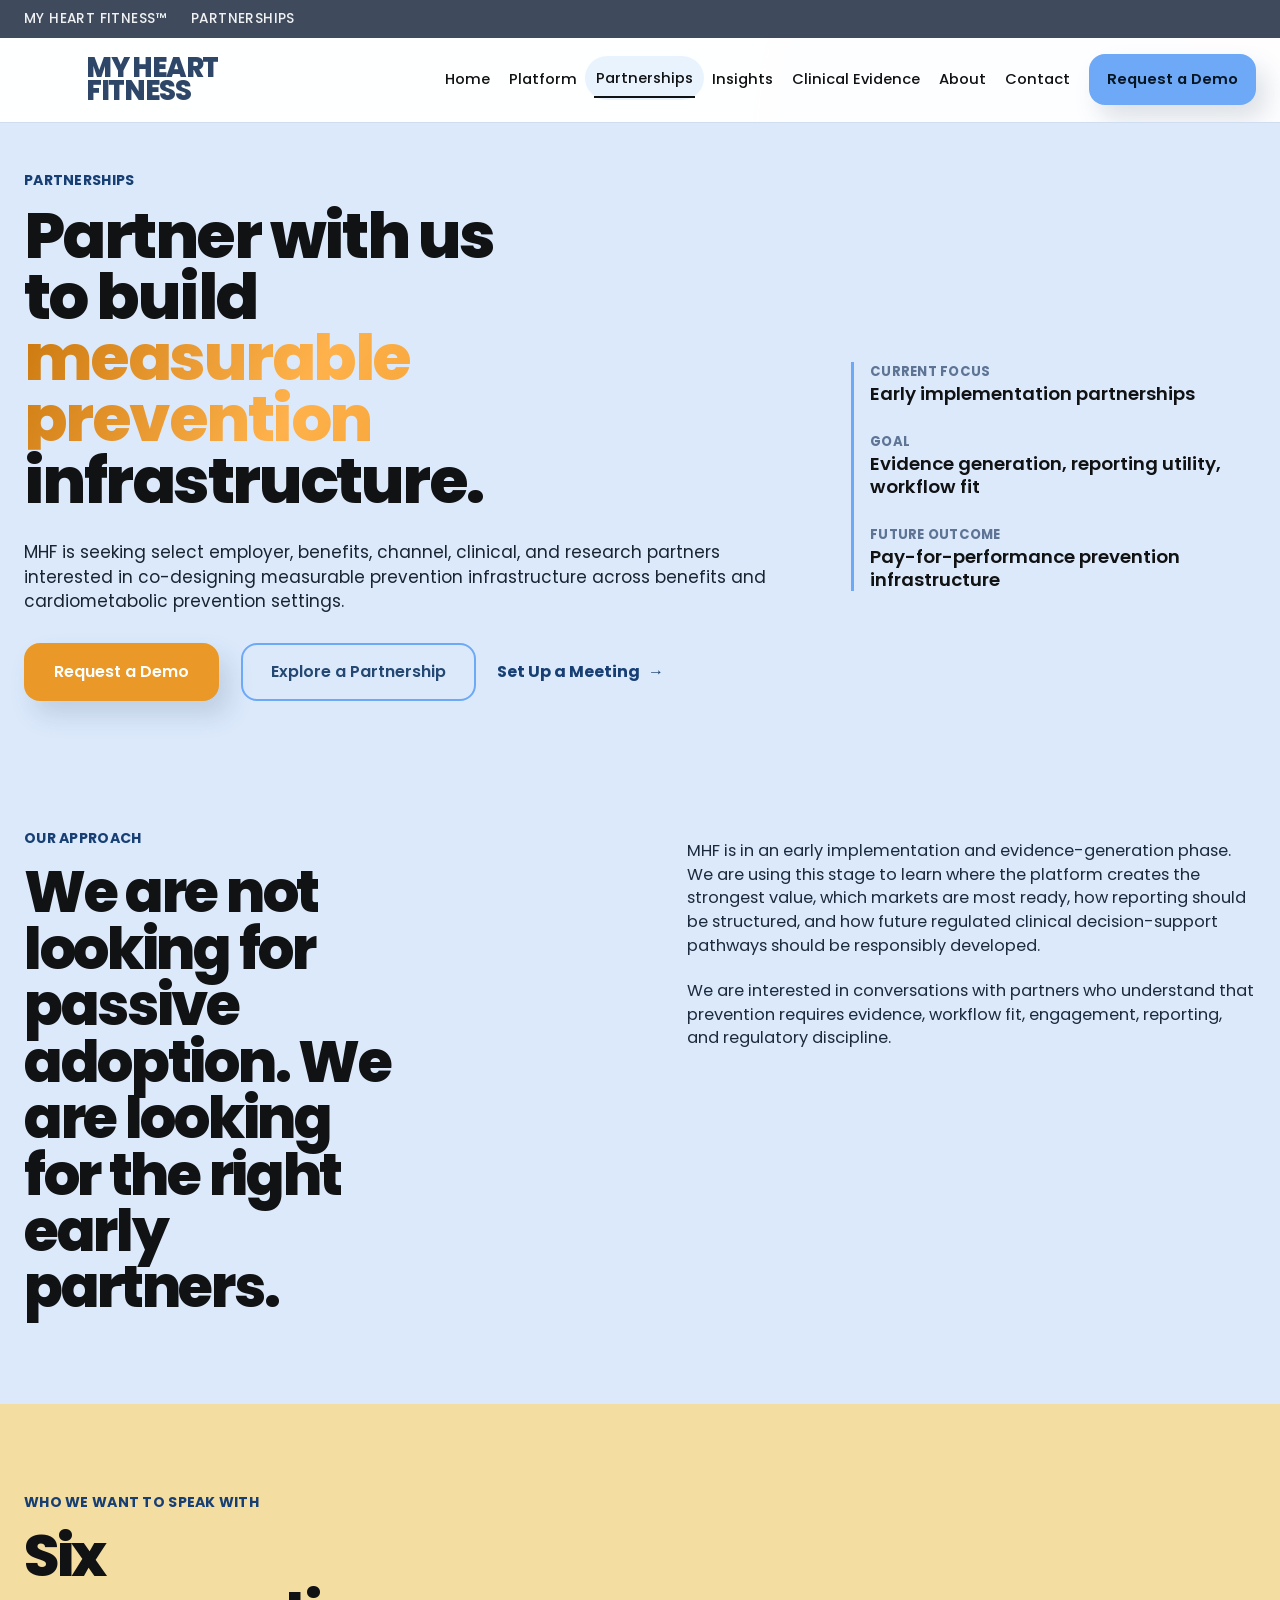
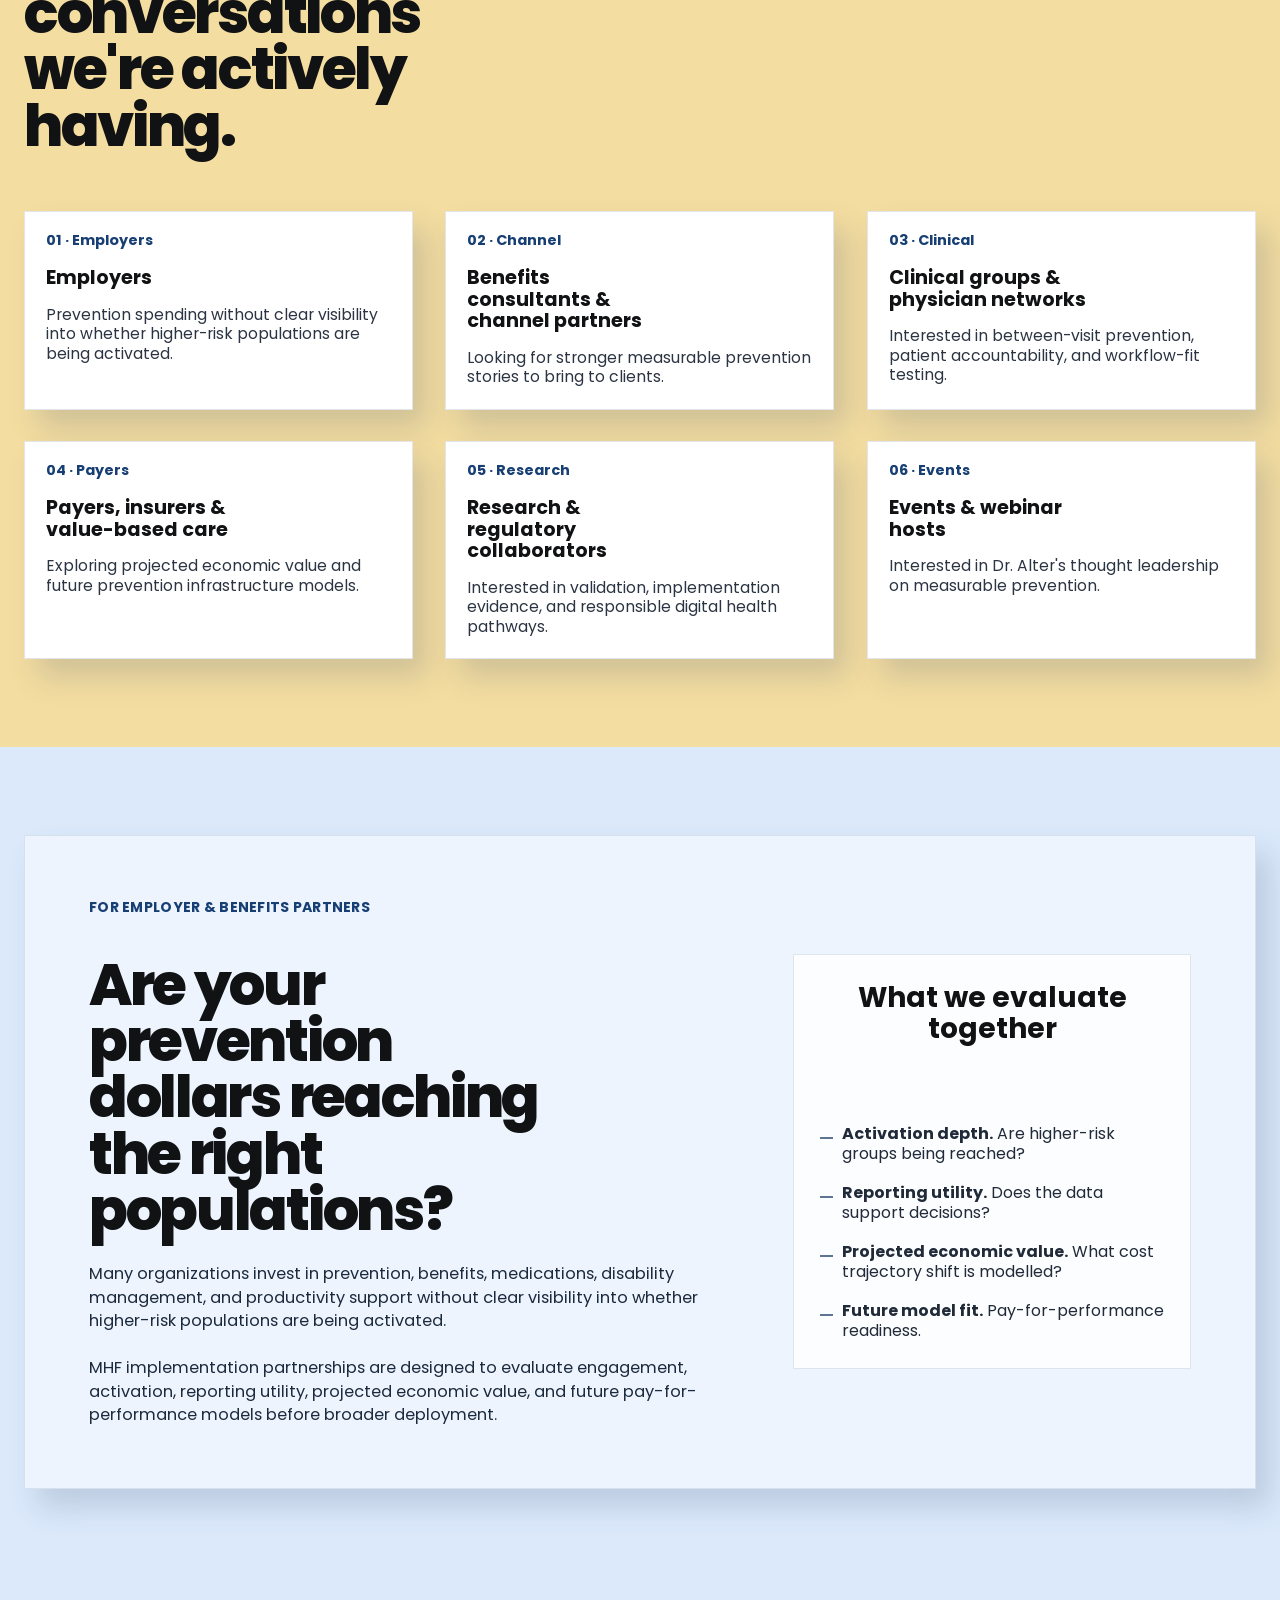
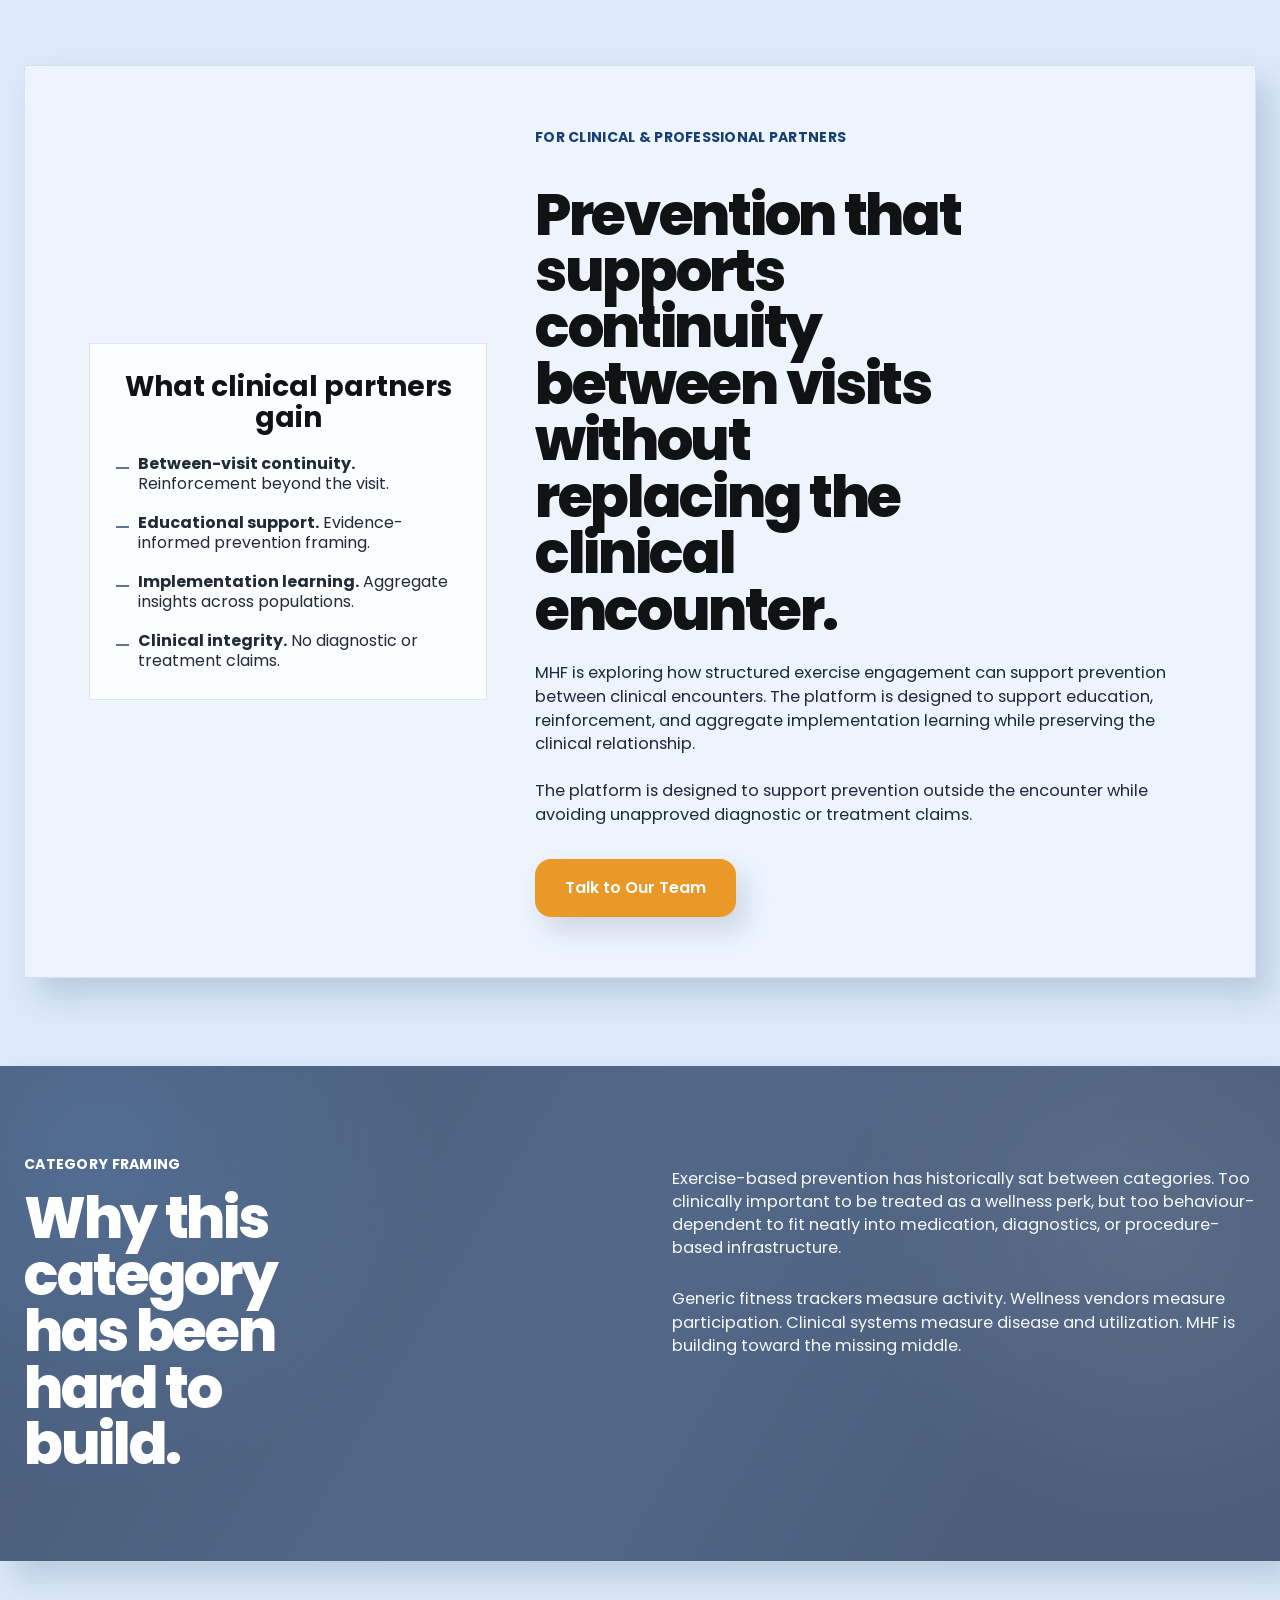
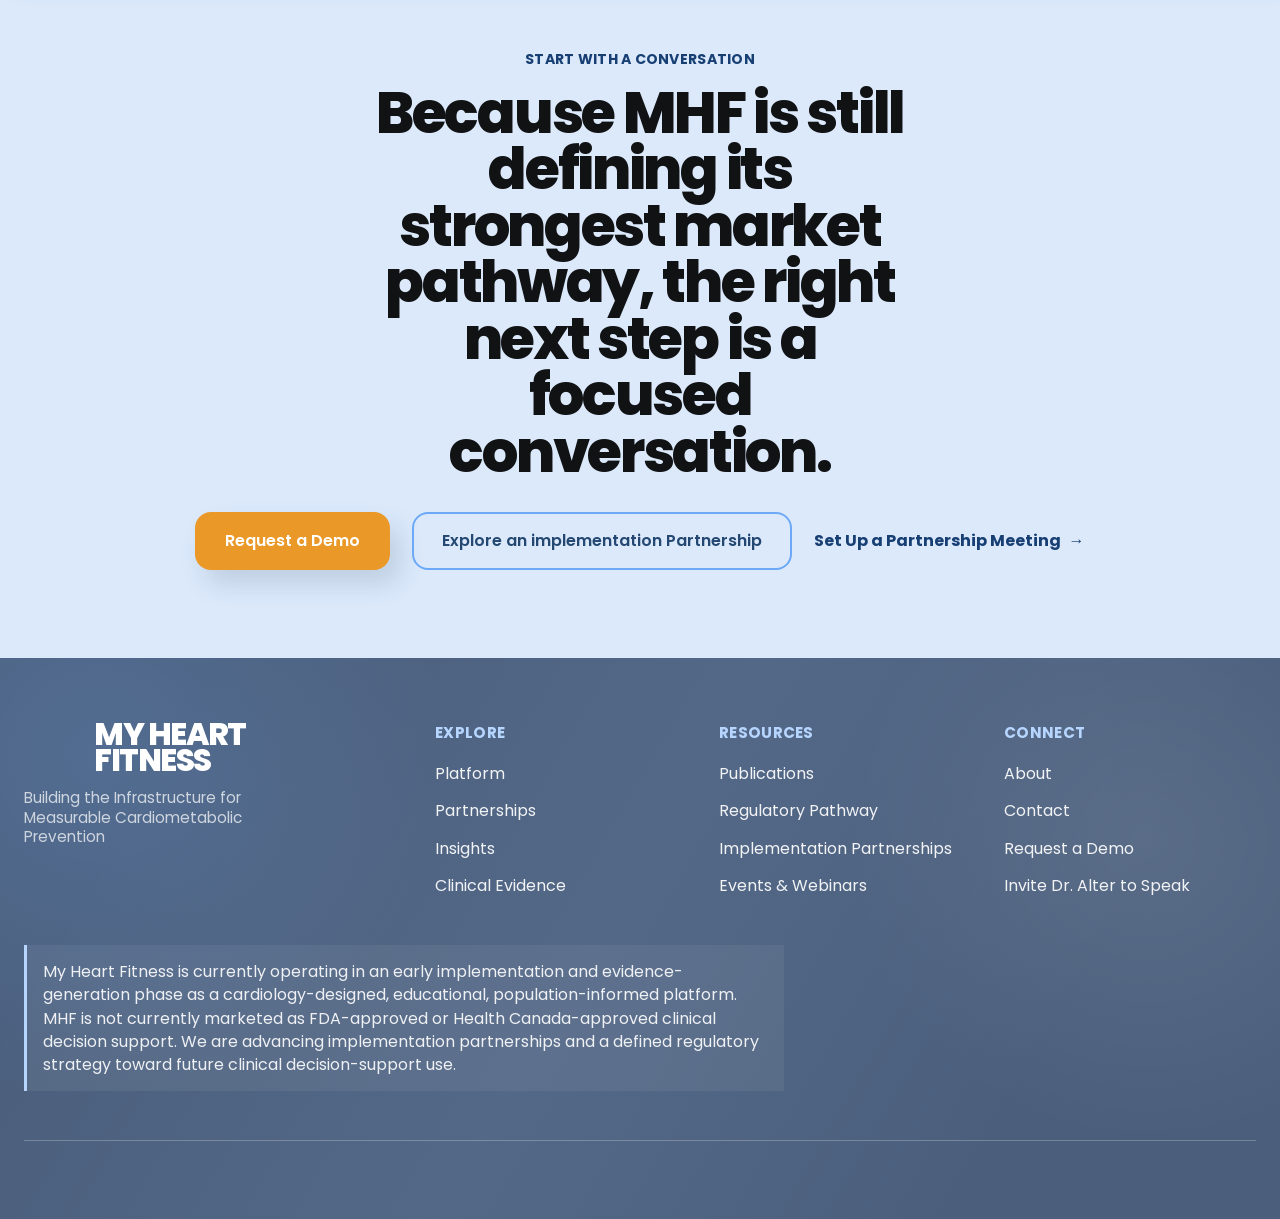
==== partnerships.html @ 9702a405 "Add files via upload" ====
<!DOCTYPE html>
<html lang="en">
  <head>
    <meta charset="UTF-8" />
    <meta name="viewport" content="width=device-width, initial-scale=1.0" />
    <title>My Heart Fitness | Partnerships</title>
    <meta
      name="description"
      content="Explore early implementation, employer, clinical, channel, and research partnerships with My Heart Fitness."
    />
    <link rel="preconnect" href="https://fonts.googleapis.com" />
    <link rel="preconnect" href="https://fonts.gstatic.com" crossorigin />
    <link
      href="https://fonts.googleapis.com/css2?family=Poppins:wght@400;500;600;700;800&display=swap"
      rel="stylesheet"
    />
    <link rel="stylesheet" href="styles.css?v=20260623" />
    <script src="tracking.js"></script>
  </head>
  <body class="page-partnerships">
    <a class="skip-link" href="#main-content">Skip to content</a>

    <div class="meta-bar">
      <div class="container meta-bar__inner">
        <span>MY HEART FITNESS&trade;</span>
        <span>PARTNERSHIPS</span>
      </div>
    </div>

    <header class="site-header" id="top">
      <div class="container header__inner">
        <a class="brand" href="/" aria-label="My Heart Fitness home">
          <span class="brand__icon">
            <img src="logo.svg" alt="" aria-hidden="true" />
          </span>
          <span class="brand__wordmark">
            <span>MY HEART</span>
            <span>FITNESS</span>
          </span>
        </a>

        <button
          class="header__toggle"
          type="button"
          aria-expanded="false"
          aria-controls="site-menu"
        >
          Menu
        </button>

        <div class="header__menu" id="site-menu" data-nav-page="partnerships">
          <nav class="site-nav" aria-label="Primary">
            <ul>
              <li><a data-nav-id="home" href="index.html">Home</a></li>
              <li><a data-nav-id="platform" href="platform.html">Platform</a></li>
              <li><a data-nav-id="partnerships" href="partnerships.html">Partnerships</a></li>
              <li><a data-nav-id="insights" href="insights.html">Insights</a></li>
              <li><a data-nav-id="research" href="research-evidence.html">Clinical Evidence</a></li>
              <li><a data-nav-id="about" href="about.html">About</a></li>
              <li><a data-nav-id="contact" href="contact.html">Contact</a></li>
            </ul>
          </nav>
          <a class="button button--blue header__cta" href="contact.html#request-demo">
            Request a Demo
          </a>
        </div>
      </div>
    </header>

    <main id="main-content">
      <section class="hero hero--partnerships section section--blue">
        <div class="container hero__grid">
          <div class="hero__content">
            <p class="eyebrow hero__eyebrow">Partnerships</p>
            <h1 class="hero__title hero__title--partnerships">
              <span>Partner with us to build</span>
              <span class="hero__title-accent">measurable prevention</span>
              <span>infrastructure.</span>
            </h1>

            <p class="hero__lede hero__lede--wide">
              MHF is seeking select employer, benefits, channel, clinical, and
              research partners interested in co-designing measurable
              prevention infrastructure across benefits and cardiometabolic
              prevention settings.
            </p>

            <div class="hero__actions hero__actions--partnerships">
              <a class="button button--orange" href="contact.html#request-demo">
                Request a Demo
              </a>
              <a class="button button--outline" href="#who-we-seek">
                Explore a Partnership
              </a>
              <a class="text-link text-link--inline" href="contact.html#contact-directory">
                Set Up a Meeting
              </a>
            </div>
          </div>

          <aside
            class="hero__details hero__details--partnerships"
            aria-label="Partnership focus"
          >
            <div class="detail-group">
              <p class="detail-group__label">Current Focus</p>
              <p class="detail-group__title">Early implementation partnerships</p>
            </div>

            <div class="detail-group">
              <p class="detail-group__label">Goal</p>
              <p class="detail-group__title">
                Evidence generation, reporting utility, workflow fit
              </p>
            </div>

            <div class="detail-group">
              <p class="detail-group__label">Future Outcome</p>
              <p class="detail-group__title">
                Pay-for-performance prevention infrastructure
              </p>
            </div>
          </aside>
        </div>
      </section>

      <section class="section section--blue" id="our-approach">
        <div
          class="container section-intro section-intro--split partnerships-intro"
        >
          <div>
            <p class="eyebrow">Our Approach</p>
            <h2>
              We are not looking for passive adoption. We are looking for the
              right early partners.
            </h2>
          </div>
          <div>
            <p>
              MHF is in an early implementation and evidence-generation
              phase. We are using this stage to learn where the platform
              creates the strongest value, which markets are most ready, how
              reporting should be structured, and how future regulated
              clinical decision-support pathways should be responsibly
              developed.
            </p>
            <p>
              We are interested in conversations with partners who understand
              that prevention requires evidence, workflow fit, engagement,
              reporting, and regulatory discipline.
            </p>
          </div>
        </div>
      </section>

      <section class="section section--sand" id="who-we-seek">
        <div class="container">
          <div class="section-intro partnerships-conversations__intro">
            <div>
              <p class="eyebrow">Who We Want To Speak With</p>
              <h2>Six conversations we're actively having.</h2>
            </div>
          </div>

          <div class="card-grid card-grid--three partnerships-conversations">
            <article class="conversation-card">
              <p class="conversation-card__label">01 &middot; Employers</p>
              <h3>Employers</h3>
              <p>
                Prevention spending without clear visibility into whether
                higher-risk populations are being activated.
              </p>
            </article>

            <article class="conversation-card">
              <p class="conversation-card__label">02 &middot; Channel</p>
              <h3>Benefits consultants &amp; channel partners</h3>
              <p>
                Looking for stronger measurable prevention stories to bring to
                clients.
              </p>
            </article>

            <article class="conversation-card">
              <p class="conversation-card__label">03 &middot; Clinical</p>
              <h3>Clinical groups &amp; physician networks</h3>
              <p>
                Interested in between-visit prevention, patient
                accountability, and workflow-fit testing.
              </p>
            </article>

            <article class="conversation-card">
              <p class="conversation-card__label">04 &middot; Payers</p>
              <h3>Payers, insurers &amp; value-based care</h3>
              <p>
                Exploring projected economic value and future prevention
                infrastructure models.
              </p>
            </article>

            <article class="conversation-card">
              <p class="conversation-card__label">05 &middot; Research</p>
              <h3>Research &amp; regulatory collaborators</h3>
              <p>
                Interested in validation, implementation evidence, and
                responsible digital health pathways.
              </p>
            </article>

            <article class="conversation-card">
              <p class="conversation-card__label">06 &middot; Events</p>
              <h3>Events &amp; webinar hosts</h3>
              <p>
                Interested in Dr. Alter's thought leadership on measurable
                prevention.
              </p>
            </article>
          </div>
        </div>
      </section>

      <section class="section section--blue">
        <div class="container partnership-panel">
          <div class="partnership-panel__content">
            <p class="eyebrow">For Employer &amp; Benefits Partners</p>
            <h2>Are your prevention dollars reaching the right populations?</h2>
            <p>
              Many organizations invest in prevention, benefits, medications,
              disability management, and productivity support without clear
              visibility into whether higher-risk populations are being
              activated.
            </p>
            <p>
              MHF implementation partnerships are designed to evaluate
              engagement, activation, reporting utility, projected economic
              value, and future pay-for-performance models before broader
              deployment.
            </p>
          </div>

          <aside class="partnership-sidecard" aria-label="Employer evaluation areas">
            <h3>What we evaluate together</h3>
            <ul>
              <li><strong>Engagement.</strong> Who is activating, and who is not.</li>
              <li><strong>Activation depth.</strong> Are higher-risk groups being reached?</li>
              <li><strong>Reporting utility.</strong> Does the data support decisions?</li>
              <li><strong>Projected economic value.</strong> What cost trajectory shift is modelled?</li>
              <li><strong>Future model fit.</strong> Pay-for-performance readiness.</li>
            </ul>
          </aside>
        </div>
      </section>

      <section class="section section--blue">
        <div class="container partnership-panel partnership-panel--reverse">
          <aside class="partnership-sidecard" aria-label="Clinical partner value">
            <h3>What clinical partners gain</h3>
            <ul>
              <li><strong>Between-visit continuity.</strong> Reinforcement beyond the visit.</li>
              <li><strong>Educational support.</strong> Evidence-informed prevention framing.</li>
              <li><strong>Implementation learning.</strong> Aggregate insights across populations.</li>
              <li><strong>Clinical integrity.</strong> No diagnostic or treatment claims.</li>
            </ul>
          </aside>

          <div class="partnership-panel__content">
            <p class="eyebrow">For Clinical &amp; Professional Partners</p>
            <h2>
              Prevention that supports continuity between visits without
              replacing the clinical encounter.
            </h2>
            <p>
              MHF is exploring how structured exercise engagement can support
              prevention between clinical encounters. The platform is designed
              to support education, reinforcement, and aggregate
              implementation learning while preserving the clinical
              relationship.
            </p>
            <p>
              The platform is designed to support prevention outside the
              encounter while avoiding unapproved diagnostic or treatment
              claims.
            </p>
            <div class="partnership-panel__actions">
              <a class="button button--orange" href="#request-demo">Talk to Our Team</a>
            </div>
          </div>
        </div>
      </section>

      <section class="section partnerships-dark">
        <div class="container partnerships-dark__grid">
          <div>
            <p class="eyebrow eyebrow--light">Category Framing</p>
            <h2>Why this category has been hard to build.</h2>
          </div>
          <div class="partnerships-dark__copy">
            <p>
              Exercise-based prevention has historically sat between
              categories. Too clinically important to be treated as a wellness
              perk, but too behaviour-dependent to fit neatly into medication,
              diagnostics, or procedure-based infrastructure.
            </p>
            <p>
              Generic fitness trackers measure activity. Wellness vendors
              measure participation. Clinical systems measure disease and
              utilization. MHF is building toward the missing middle.
            </p>
          </div>
        </div>
      </section>

      <section class="section section--blue partnerships-cta" id="request-demo">
        <div class="container partnerships-cta__inner">
          <p class="eyebrow">Start With A Conversation</p>
          <h2>
            Because MHF is still defining its strongest market pathway, the
            right next step is a focused conversation.
          </h2>
          <div class="partnerships-cta__actions">
            <a class="button button--orange" href="contact.html#request-demo">
              Request a Demo
            </a>
            <a class="button button--outline" href="#who-we-seek">
              Explore an implementation Partnership
            </a>
            <a class="text-link text-link--inline" href="contact.html#request-demo">
              Set Up a Partnership Meeting
            </a>
          </div>
        </div>
      </section>
    </main>

    <footer class="site-footer" id="about">
      <div class="container footer__top">
        <div class="footer__brand">
          <a class="footer-brand-lockup" href="/" aria-label="My Heart Fitness home">
            <span class="footer-brand-lockup__icon">
              <img src="logo.svg" alt="" aria-hidden="true" />
            </span>
            <span class="footer-brand-lockup__wordmark">
              <span>MY HEART</span>
              <span>FITNESS</span>
            </span>
          </a>
          <p>
            Building the Infrastructure for Measurable Cardiometabolic
            Prevention
          </p>
        </div>

        <div class="footer__nav-group">
          <p class="footer__heading">Explore</p>
          <ul>
            <li><a href="platform.html">Platform</a></li>
            <li><a href="partnerships.html">Partnerships</a></li>
            <li><a href="insights.html">Insights</a></li>
            <li><a href="research-evidence.html">Clinical Evidence</a></li>
          </ul>
        </div>

        <div class="footer__nav-group">
          <p class="footer__heading">Resources</p>
          <ul>
            <li><a href="research-evidence.html#publications">Publications</a></li>
            <li><a href="research-evidence.html#regulatory-pathway">Regulatory Pathway</a></li>
            <li><a href="#request-demo">Implementation Partnerships</a></li>
            <li><a href="insights.html#events-webinars">Events &amp; Webinars</a></li>
          </ul>
        </div>

        <div class="footer__nav-group" id="contact">
          <p class="footer__heading">Connect</p>
          <ul>
            <li><a href="about.html">About</a></li>
            <li><a href="contact.html">Contact</a></li>
            <li><a href="contact.html#request-demo">Request a Demo</a></li>
            <li><a href="contact.html#contact-directory">Invite Dr. Alter to Speak</a></li>
          </ul>
        </div>
      </div>

      <div class="container footer__note-wrap">
        <div class="footer__note" id="footer-note">
          <p>
            My Heart Fitness is currently operating in an early
            implementation and evidence-generation phase as a
            cardiology-designed, educational, population-informed platform.
            MHF is not currently marketed as FDA-approved or Health
            Canada-approved clinical decision support. We are advancing
            implementation partnerships and a defined regulatory strategy
            toward future clinical decision-support use.
          </p>
        </div>
      </div>

      <div class="container footer__bottom">
        <p>&copy; 2026 My Heart Fitness Inc. All rights reserved.</p>
        <p>Toronto, Canada &middot; Patent Pending</p>
      </div>
    </footer>

    <script src="script.js?v=20260623"></script>
  </body>
</html>
---- styles.css ----
:root {
  --bg-blue: #dbe9fb;
  --bg-blue-strong: #d5e6fb;
  --bg-sand: #f4dda0;
  --surface: #ffffff;
  --surface-soft: #f5f7fb;
  --ink: #111214;
  --muted: #526276;
  --navy: #4b5f7d;
  --navy-deep: #3f4b5c;
  --navy-soft: #5e7495;
  --line-blue: #6da9f7;
  --accent: #ea9928;
  --accent-dark: #cf861f;
  --shadow-xl: 0 30px 54px rgba(52, 73, 106, 0.22);
  --shadow-lg: 14px 18px 28px rgba(66, 86, 116, 0.2);
  --shadow-md: 10px 14px 24px rgba(66, 86, 116, 0.18);
  --radius-sm: 12px;
  --radius-md: 20px;
  --radius-lg: 30px;
  --container: 1366px;
  --motion-ease: cubic-bezier(0.2, 0.7, 0.2, 1);
  --motion-ease-soft: cubic-bezier(0.22, 1, 0.36, 1);
  --motion-ease-crisp: cubic-bezier(0.16, 1, 0.3, 1);
  --motion-duration-fast: 220ms;
  --motion-duration: 720ms;
  --motion-duration-slow: 1200ms;
  --motion-distance: 34px;
  --scroll-progress: 0;
}

*,
*::before,
*::after {
  box-sizing: border-box;
}

html {
  scroll-behavior: smooth;
}

body {
  margin: 0;
  font-family: "Poppins", sans-serif;
  color: var(--ink);
  background: var(--bg-blue);
  line-height: 1.45;
  position: relative;
  isolation: isolate;
  overflow-x: hidden;
}

body::before,
body::after {
  content: "";
  position: fixed;
  pointer-events: none;
  z-index: -1;
  border-radius: 999px;
  opacity: 0;
  filter: blur(10px);
  transition: opacity var(--motion-duration-slow) ease;
}

body.has-motion::before {
  top: -12rem;
  right: -10rem;
  width: 42rem;
  height: 42rem;
  opacity: 0.72;
  background:
    radial-gradient(circle at 30% 30%, rgba(109, 169, 247, 0.3), transparent 58%),
    radial-gradient(circle at 65% 60%, rgba(255, 255, 255, 0.2), transparent 42%);
  animation: ambientFloat 20s ease-in-out infinite alternate;
}

body.has-motion::after {
  left: -10rem;
  bottom: -14rem;
  width: 38rem;
  height: 38rem;
  opacity: 0.55;
  background:
    radial-gradient(circle at 50% 50%, rgba(234, 153, 40, 0.2), transparent 60%),
    radial-gradient(circle at 32% 34%, rgba(255, 255, 255, 0.16), transparent 34%);
  animation: ambientFloat 24s ease-in-out infinite alternate-reverse;
}

.motion-reveal {
  --motion-x: 0px;
  --motion-y: var(--motion-distance);
  --motion-scale: 1;
  --motion-blur: 0px;
}

body.has-motion .motion-reveal {
  opacity: 0;
  transform: translate3d(var(--motion-x), var(--motion-y), 0) scale(var(--motion-scale));
  filter: blur(var(--motion-blur));
  transition:
    opacity var(--motion-duration) var(--motion-ease-soft),
    transform var(--motion-duration) var(--motion-ease-soft),
    filter var(--motion-duration) var(--motion-ease);
  transition-delay: var(--motion-delay, 0ms);
  will-change: transform, opacity, filter;
}

body.has-motion .motion-reveal.is-visible {
  opacity: 1;
  transform: translate3d(0, 0, 0) scale(1);
  filter: blur(0);
}

.motion-reveal--rise {
  --motion-y: 38px;
}

.motion-reveal--soft {
  --motion-y: 24px;
  --motion-scale: 0.985;
}

.motion-reveal--zoom {
  --motion-y: 22px;
  --motion-scale: 0.96;
  --motion-blur: 4px;
}

.motion-reveal--left {
  --motion-x: -42px;
  --motion-y: 0px;
}

.motion-reveal--right {
  --motion-x: 42px;
  --motion-y: 0px;
}

.motion-reveal--down {
  --motion-y: -28px;
}

@keyframes ambientFloat {
  0% {
    transform: translate3d(0, 0, 0) scale(1);
  }

  50% {
    transform: translate3d(-1.6rem, 1.2rem, 0) scale(1.04);
  }

  100% {
    transform: translate3d(1.4rem, -1.1rem, 0) scale(0.98);
  }
}

@keyframes titleShift {
  0% {
    background-position: 0% 50%;
  }

  100% {
    background-position: 100% 50%;
  }
}

@keyframes progressGlow {
  0% {
    background-position: 0% 50%;
  }

  100% {
    background-position: 200% 50%;
  }
}

@keyframes sectionDrift {
  0% {
    transform: translate3d(-2%, -1%, 0) scale(1);
  }

  100% {
    transform: translate3d(2%, 1.5%, 0) scale(1.06);
  }
}

img {
  max-width: 100%;
  display: block;
}

a {
  color: inherit;
  text-decoration: none;
}

button,
a {
  -webkit-tap-highlight-color: transparent;
}

p,
h1,
h2,
h3,
ul,
blockquote {
  margin: 0;
}

ul {
  padding: 0;
  list-style: none;
}

.skip-link {
  position: absolute;
  left: 1rem;
  top: -3rem;
  z-index: 100;
  padding: 0.75rem 1rem;
  background: var(--surface);
  color: var(--ink);
  border-radius: 999px;
  transition: top 0.2s ease;
}

.skip-link:focus {
  top: 1rem;
}

.container {
  width: min(100% - 3rem, var(--container));
  margin: 0 auto;
}

.meta-bar {
  background: var(--navy-deep);
  color: rgba(255, 255, 255, 0.92);
}

.meta-bar__inner {
  display: flex;
  gap: 1.5rem;
  align-items: center;
  min-height: 2.35rem;
  font-size: 0.85rem;
  font-weight: 500;
  letter-spacing: 0.03em;
  text-transform: uppercase;
}

.site-header {
  background: rgba(255, 255, 255, 0.96);
  position: sticky;
  top: 0;
  z-index: 50;
  overflow: clip;
  isolation: isolate;
  box-shadow: 0 1px 0 rgba(17, 18, 20, 0.05);
  transition:
    background-color var(--motion-duration-fast) ease,
    box-shadow var(--motion-duration-fast) ease,
    backdrop-filter var(--motion-duration-fast) ease;
  backdrop-filter: blur(0px);
}

.site-header::after {
  content: "";
  position: absolute;
  left: 0;
  bottom: 0;
  width: 100%;
  height: 3px;
  transform: scaleX(var(--scroll-progress));
  transform-origin: left;
  background: linear-gradient(90deg, var(--line-blue), #98c8ff, var(--accent));
  background-size: 220% 100%;
  opacity: 0.88;
  animation: progressGlow 10s linear infinite;
  pointer-events: none;
}

.site-header.is-scrolled {
  background: rgba(255, 255, 255, 0.84);
  box-shadow: 0 18px 30px rgba(48, 67, 97, 0.12);
  backdrop-filter: blur(16px);
}

.header__inner {
  display: flex;
  align-items: center;
  justify-content: space-between;
  gap: 1rem;
  min-height: 5.25rem;
}

.brand {
  flex: 0 0 auto;
  display: inline-flex;
  align-items: center;
  gap: 0.75rem;
  transition: transform var(--motion-duration-fast) ease, filter var(--motion-duration-fast) ease;
}

.brand:hover,
.brand:focus-visible,
.footer-brand-lockup:hover,
.footer-brand-lockup:focus-visible {
  transform: translateY(-1px);
  filter: saturate(1.08);
}

.brand__icon img {
  width: 50px;
}

.brand__wordmark {
  display: grid;
  gap: 0.05rem;
  color: #2e4668;
  font-size: 1.7rem;
  line-height: 0.82;
  letter-spacing: -0.05em;
  font-weight: 800;
}

.header__menu {
  display: flex;
  align-items: center;
  justify-content: flex-end;
  gap: 1.1rem;
  flex: 1 1 auto;
}

.site-nav ul {
  display: flex;
  align-items: center;
  gap: 0.95rem;
  flex-wrap: nowrap;
}

.site-nav a {
  position: relative;
  z-index: 0;
  display: inline-flex;
  align-items: center;
  padding: 0.35rem 0.12rem;
  font-size: 0.92rem;
  font-weight: 500;
  color: var(--ink);
  white-space: nowrap;
  transition:
    color var(--motion-duration-fast) ease,
    transform var(--motion-duration-fast) ease;
}

.site-nav a::before {
  content: "";
  position: absolute;
  inset: -0.35rem -0.55rem;
  border-radius: 999px;
  background: rgba(109, 169, 247, 0.14);
  transform: scale(0.86);
  opacity: 0;
  transition:
    transform 280ms var(--motion-ease-soft),
    opacity 280ms ease;
  z-index: -1;
}

.site-nav a::after {
  content: "";
  position: absolute;
  left: 0;
  bottom: -0.2rem;
  width: 100%;
  height: 2px;
  background: currentColor;
  transform: scaleX(0);
  transform-origin: left;
  transition: transform 0.2s ease;
}

.site-nav a:hover,
.site-nav a:focus-visible,
.site-nav a.is-active {
  transform: translateY(-1px);
}

.site-nav a:hover::before,
.site-nav a:focus-visible::before,
.site-nav a.is-active::before {
  opacity: 1;
  transform: scale(1);
}

.site-nav a:hover::after,
.site-nav a:focus-visible::after,
.site-nav a.is-active::after {
  transform: scaleX(1);
}

.header__toggle {
  display: none;
  border: 1px solid rgba(17, 18, 20, 0.12);
  background: var(--surface);
  color: var(--ink);
  border-radius: 999px;
  padding: 0.7rem 1rem;
  font: inherit;
  font-weight: 600;
  cursor: pointer;
  transition:
    transform var(--motion-duration-fast) ease,
    box-shadow var(--motion-duration-fast) ease,
    border-color var(--motion-duration-fast) ease;
}

.header__toggle:hover,
.header__toggle:focus-visible {
  transform: translateY(-1px);
  box-shadow: var(--shadow-md);
  border-color: rgba(17, 18, 20, 0.2);
}

.button {
  display: inline-flex;
  align-items: center;
  justify-content: center;
  min-height: 3.25rem;
  padding: 0.95rem 1.75rem;
  border-radius: 1rem;
  border: 2px solid transparent;
  font-weight: 600;
  font-size: 1rem;
  text-align: center;
  position: relative;
  overflow: hidden;
  isolation: isolate;
  transition:
    transform var(--motion-duration-fast) ease,
    box-shadow var(--motion-duration-fast) ease,
    background-color var(--motion-duration-fast) ease,
    border-color var(--motion-duration-fast) ease,
    filter var(--motion-duration-fast) ease;
}

.button::before {
  content: "";
  position: absolute;
  inset: auto 12% -65% 12%;
  height: 95%;
  border-radius: 999px;
  background: radial-gradient(circle, rgba(255, 255, 255, 0.28), transparent 70%);
  opacity: 0;
  transform: scale(0.8);
  transition:
    opacity 320ms ease,
    transform 320ms var(--motion-ease-soft);
  pointer-events: none;
}

.button::after {
  content: "";
  position: absolute;
  inset: -140% auto -140% -30%;
  width: 34%;
  background: linear-gradient(90deg, transparent, rgba(255, 255, 255, 0.42), transparent);
  transform: translateX(-220%) skewX(-18deg);
  transition: transform 620ms var(--motion-ease-soft);
  pointer-events: none;
}

.button:hover,
.button:focus-visible {
  transform: translateY(-3px) scale(1.01);
  filter: saturate(1.04);
}

.button:hover::before,
.button:focus-visible::before {
  opacity: 1;
  transform: scale(1);
}

.button:hover::after,
.button:focus-visible::after {
  transform: translateX(440%) skewX(-18deg);
}

.button--blue {
  background: var(--line-blue);
  color: #071623;
  box-shadow: var(--shadow-md);
}

.header__cta {
  min-height: 2.85rem;
  padding: 0.8rem 1rem;
  font-size: 0.92rem;
}

.button--orange {
  background: var(--accent);
  color: #ffffff;
  box-shadow: var(--shadow-md);
}

.button--orange:hover,
.button--orange:focus-visible {
  background: var(--accent-dark);
}

.button--outline {
  border-color: var(--line-blue);
  color: #244872;
  background: transparent;
}

.text-link {
  display: inline-flex;
  align-items: center;
  gap: 0.5rem;
  margin-top: 1rem;
  font-weight: 700;
  color: #173f73;
  transition: color var(--motion-duration-fast) ease, transform var(--motion-duration-fast) ease;
}

.text-link::after {
  content: "\2192";
  display: inline-block;
  transition: transform var(--motion-duration-fast) ease;
}

.text-link--inline {
  margin-top: 0;
  font-size: 1rem;
}

.article-card__link,
.event-card__link,
.article-card__status,
.publication-card__link,
.contact-card__link {
  transition: color var(--motion-duration-fast) ease, transform var(--motion-duration-fast) ease;
}

.article-card__link::after,
.event-card__link::after,
.article-card__status::after,
.publication-card__link::after {
  display: inline-block;
  transition: transform var(--motion-duration-fast) ease;
}

.text-link:hover,
.text-link:focus-visible,
.article-card__link:hover,
.article-card__link:focus-visible,
.event-card__link:hover,
.event-card__link:focus-visible,
.article-card__status:hover,
.publication-card__link:hover,
.publication-card__link:focus-visible,
.contact-card__link:hover,
.contact-card__link:focus-visible {
  transform: translateX(2px);
}

.text-link:hover::after,
.text-link:focus-visible::after,
.article-card__link:hover::after,
.article-card__link:focus-visible::after,
.event-card__link:hover::after,
.event-card__link:focus-visible::after,
.article-card__status:hover::after,
.publication-card__link:hover::after,
.publication-card__link:focus-visible::after {
  transform: translateX(3px);
}

.section {
  padding: 5.5rem 0;
}

.section--blue {
  background: var(--bg-blue);
}

.section--sand {
  background: var(--bg-sand);
}

.hero {
  padding-top: 3rem;
  padding-bottom: 2.5rem;
}

.hero__grid {
  display: grid;
  grid-template-columns: minmax(0, 1.6fr) minmax(280px, 0.85fr);
  gap: 4rem;
  align-items: start;
}

.hero__title {
  display: grid;
  gap: 0.15rem;
  max-width: 10ch;
  font-size: clamp(3rem, 5vw, 4.6rem);
  line-height: 0.95;
  font-weight: 800;
  letter-spacing: -0.04em;
}

.hero__title--wide {
  max-width: 13ch;
}

.hero__title-accent {
  color: var(--accent);
}

@supports ((-webkit-background-clip: text) or (background-clip: text)) {
  .hero__title-accent {
    background-image: linear-gradient(
      120deg,
      #cc7a10 0%,
      #ffb24b 30%,
      #ea9928 58%,
      #cf861f 100%
    );
    background-size: 200% 100%;
    background-position: 0% 50%;
    background-clip: text;
    -webkit-background-clip: text;
    color: transparent;
    -webkit-text-fill-color: transparent;
  }

  body.has-motion .hero__title-accent {
    animation: titleShift 7s var(--motion-ease-soft) infinite alternate;
  }
}

.hero__lede {
  max-width: 38rem;
  margin-top: 1.75rem;
  font-size: 1.06rem;
  color: #1a2431;
}

.hero__actions {
  display: flex;
  flex-wrap: wrap;
  gap: 1rem;
  margin-top: 1.85rem;
}

.hero__actions--platform {
  align-items: center;
}

.hero__details {
  border-left: 3px solid var(--line-blue);
  padding-left: 1rem;
  margin-top: 15rem;
  display: grid;
  gap: 1.7rem;
}

.hero__details--platform {
  margin-top: 13rem;
}

.detail-group__label,
.eyebrow,
.footer__heading,
.card-tag {
  text-transform: uppercase;
  letter-spacing: 0.02em;
  font-weight: 700;
}

.detail-group__label {
  font-size: 0.82rem;
  color: var(--navy-soft);
  margin-bottom: 0.15rem;
}

.detail-group__title {
  font-size: 1.15rem;
  font-weight: 600;
  line-height: 1.2;
}

.detail-group__copy {
  margin-top: 0.2rem;
  color: var(--muted);
  font-size: 0.96rem;
}

body.has-motion .hero__details .detail-group {
  transition:
    transform 320ms var(--motion-ease-soft),
    opacity 320ms ease;
}

body.has-motion .hero__details .detail-group:hover {
  transform: translateX(8px);
}

.metrics-strip {
  background: var(--bg-sand);
  box-shadow: inset 0 1px 0 rgba(17, 18, 20, 0.04);
}

.metrics-strip__grid {
  display: grid;
  grid-template-columns: repeat(4, minmax(0, 1fr));
  gap: 2rem;
  padding: 1rem 0 0.9rem;
}

.metric__value {
  font-size: clamp(1.9rem, 3vw, 2.55rem);
  line-height: 1;
  font-weight: 800;
  transition: transform 280ms var(--motion-ease-soft), color 280ms ease;
}

.metric__label {
  margin-top: 0.35rem;
  color: #5f5c50;
  font-weight: 500;
  font-size: 0.98rem;
}

.metric {
  position: relative;
  padding-top: 0.55rem;
  transition: transform 280ms var(--motion-ease-soft);
}

.metric::before {
  content: "";
  position: absolute;
  left: 0;
  top: 0;
  width: 3.25rem;
  height: 2px;
  background: rgba(23, 63, 115, 0.26);
  transform-origin: left;
  transition:
    transform 380ms var(--motion-ease-soft),
    background-color 280ms ease;
}

.metric:hover,
.metric:focus-within {
  transform: translateY(-4px);
}

.metric:hover::before,
.metric:focus-within::before {
  transform: scaleX(1.35);
  background: var(--accent);
}

.metric:hover .metric__value,
.metric:focus-within .metric__value {
  transform: scale(1.04);
  color: #173f73;
}

.section-intro {
  display: grid;
  gap: 1.5rem;
}

.section-intro--split {
  grid-template-columns: minmax(0, 1fr) minmax(0, 0.95fr);
  align-items: start;
  gap: 4rem;
}

.eyebrow {
  color: #173f73;
  font-size: 0.88rem;
  margin-bottom: 1rem;
}

.eyebrow--light {
  color: #78b6ff;
}

.section-intro h2,
.platform-card__content h2,
.insight-panel h2,
.current-stage h2 {
  font-size: clamp(2.4rem, 4vw, 4rem);
  line-height: 0.97;
  letter-spacing: -0.04em;
  font-weight: 800;
  max-width: 11ch;
}

.section-intro p:not(.eyebrow),
.platform-card__content p:not(.eyebrow),
.insight-panel__copy p,
.current-stage__copy {
  color: #1c2a3d;
  font-size: 1.02rem;
}

.section-intro--split > div:last-child {
  display: grid;
  gap: 1.35rem;
  padding-top: 0.7rem;
}

.card-grid {
  display: grid;
  gap: 2rem;
  margin-top: 4rem;
}

.card-grid--three {
  grid-template-columns: repeat(3, minmax(0, 1fr));
}

.card-grid--two {
  grid-template-columns: repeat(2, minmax(0, 1fr));
}

.card-grid--four {
  grid-template-columns: repeat(4, minmax(0, 1fr));
}

.info-card {
  background: var(--surface);
  border: 1px solid rgba(22, 55, 93, 0.12);
  box-shadow: var(--shadow-lg);
  padding: 1.65rem 1.6rem 1.75rem;
  min-height: 14.5rem;
}

.info-card__index {
  display: inline-block;
  color: #173f73;
  font-weight: 700;
  font-size: 1.5rem;
  margin-bottom: 1.25rem;
}

.info-card h3 {
  font-size: 1.25rem;
  line-height: 1.15;
  font-weight: 700;
  max-width: 18ch;
}

.info-card p:last-child {
  margin-top: 1rem;
  color: #2f3948;
}

.info-card--compact {
  min-height: auto;
}

.card-tag {
  color: var(--accent);
  font-size: 0.88rem;
  margin-bottom: 1rem;
}

.platform-core h2,
.platform-positioning h2,
.platform-panel h2,
.platform-cta-band h2 {
  font-size: clamp(2.6rem, 4.4vw, 4.25rem);
  line-height: 0.98;
  letter-spacing: -0.04em;
  font-weight: 800;
}

.platform-core h2 {
  max-width: 10.5ch;
}

.platform-steps {
  margin-top: 4.5rem;
}

.step-card {
  min-height: 15.5rem;
  background: var(--surface);
  border: 1px solid rgba(22, 55, 93, 0.12);
  box-shadow: var(--shadow-lg);
  padding: 1.25rem 1.35rem 1.5rem;
}

.step-card__label {
  color: #173f73;
  font-size: 0.88rem;
  font-weight: 700;
  text-transform: uppercase;
}

.step-card h3 {
  margin-top: 1rem;
  font-size: 1.4rem;
  line-height: 1.1;
  font-weight: 700;
}

.step-card p:last-child {
  margin-top: 0.9rem;
  color: #252f3d;
  font-size: 0.98rem;
}

.platform-panel {
  padding: 3.85rem 2.7rem;
  background: var(--surface);
  border: 1px solid rgba(22, 55, 93, 0.1);
  box-shadow: var(--shadow-lg);
}

.platform-panel__grid {
  display: grid;
  grid-template-columns: minmax(0, 1.08fr) minmax(0, 1fr);
  gap: 3rem;
}

.platform-panel__intro {
  display: grid;
  gap: 1.35rem;
}

.platform-panel h2 {
  max-width: 10ch;
}

.platform-panel__intro p:last-child {
  max-width: 24rem;
  color: #1d2939;
  font-size: 1.02rem;
}

.platform-panel__list {
  align-self: center;
}

.platform-panel__list ul,
.platform-compare-card ul {
  display: grid;
  gap: 1.55rem;
}

.platform-panel__list li,
.platform-compare-card li {
  position: relative;
  padding-left: 1.8rem;
}

.platform-panel__list li::before,
.platform-compare-card li::before {
  content: "";
  width: 1rem;
  height: 2px;
  background: #b8d5ff;
  position: absolute;
  left: 0;
  top: 0.9rem;
}

.platform-panel__list li {
  font-size: 1rem;
  line-height: 1.3;
}

.platform-positioning {
  display: grid;
  gap: 2rem;
}

.platform-positioning h2 {
  max-width: 13ch;
}

.platform-positioning__cards {
  display: grid;
  grid-template-columns: repeat(2, minmax(0, 1fr));
  gap: 2rem;
}

.platform-compare-card {
  background: var(--surface);
  border: 1px solid rgba(22, 55, 93, 0.12);
  box-shadow: var(--shadow-lg);
  padding: 1.3rem 1.35rem 1.5rem;
}

.platform-compare-card h3 {
  color: #3f4b5c;
  font-size: 1.6rem;
  line-height: 1.1;
  font-weight: 700;
}

.platform-compare-card ul {
  margin-top: 1.25rem;
}

.platform-compare-card li {
  font-size: 1rem;
  line-height: 1.25;
}

.platform-note {
  max-width: 86%;
  background: var(--bg-sand);
  padding: 1rem 1.3rem;
}

.platform-note p {
  font-size: 0.98rem;
  line-height: 1.35;
}

.platform-cta-band {
  padding: 6rem 0 5.8rem;
  background: var(--navy);
  color: #ffffff;
  box-shadow: var(--shadow-lg);
}

.platform-cta-band__inner {
  text-align: center;
}

.platform-cta-band h2 {
  margin: 0 auto;
  max-width: 14ch;
}

.platform-cta-band p {
  margin-top: 1rem;
  color: rgba(255, 255, 255, 0.9);
  font-size: 1.08rem;
}

.platform-cta-band__actions {
  display: flex;
  justify-content: center;
  gap: 1rem;
  flex-wrap: wrap;
  margin-top: 2rem;
}

.button--outline-light {
  border-color: rgba(255, 255, 255, 0.75);
  color: #ffffff;
  background: transparent;
}

.button--outline-light:hover,
.button--outline-light:focus-visible {
  background: rgba(255, 255, 255, 0.08);
}

.platform-card {
  display: grid;
  grid-template-columns: minmax(0, 1.3fr) minmax(280px, 0.82fr);
  gap: 3rem;
  padding: 3.9rem 4rem;
  background: var(--surface-soft);
  border: 1px solid rgba(22, 55, 93, 0.1);
  box-shadow: var(--shadow-lg);
}

.platform-card__content {
  display: grid;
  gap: 1.45rem;
}

.feedback-card {
  align-self: center;
  background: rgba(255, 255, 255, 0.75);
  border: 1px solid rgba(22, 55, 93, 0.12);
  padding: 1.75rem 1.6rem;
}

.feedback-card h3 {
  font-size: 1.7rem;
  line-height: 1.1;
  font-weight: 700;
  margin-bottom: 1.3rem;
  text-align: center;
}

.feedback-card ul {
  display: grid;
  gap: 1.2rem;
}

.feedback-card li {
  color: #202a38;
  padding-left: 1.4rem;
  position: relative;
}

.feedback-card li::before {
  content: "";
  width: 0.8rem;
  height: 2px;
  background: var(--navy-soft);
  position: absolute;
  left: 0;
  top: 0.8rem;
}

.insight-panel {
  display: grid;
  grid-template-columns: minmax(0, 1.05fr) minmax(0, 1fr);
  gap: 4rem;
  padding: 3.95rem 4rem;
  background: var(--navy);
  color: #ffffff;
  box-shadow: var(--shadow-lg);
}

.insight-panel h2,
.insight-panel__copy p,
.insight-panel blockquote,
.insight-panel footer {
  color: inherit;
}

.insight-panel__headline {
  display: grid;
  gap: 2rem;
}

.insight-panel blockquote {
  border-left: 3px solid var(--line-blue);
  padding-left: 1rem;
  max-width: 24rem;
}

.insight-panel blockquote p {
  font-size: 1.05rem;
  line-height: 1.3;
}

.insight-panel blockquote footer {
  margin-top: 1rem;
  opacity: 0.9;
  font-weight: 500;
}

.insight-panel__copy {
  display: grid;
  gap: 1.75rem;
  align-content: start;
  padding-top: 1rem;
}

.section-cta {
  display: flex;
  justify-content: center;
  margin-top: 3rem;
}

.current-stage {
  background: var(--bg-sand);
  text-align: center;
}

.current-stage__inner {
  max-width: 880px;
}

.current-stage h2 {
  max-width: 13ch;
  margin-left: auto;
  margin-right: auto;
}

.current-stage__copy {
  margin: 1.8rem auto 0;
  max-width: 760px;
}

.current-stage__actions {
  display: flex;
  justify-content: center;
  flex-wrap: wrap;
  gap: 1rem;
  margin-top: 2.2rem;
}

.site-footer {
  background: var(--navy);
  color: rgba(255, 255, 255, 0.95);
  padding: 4rem 0 2rem;
}

.footer__top {
  display: grid;
  grid-template-columns: minmax(260px, 1.5fr) repeat(3, minmax(140px, 1fr));
  gap: 2rem;
  align-items: start;
}

.footer-brand-lockup {
  display: inline-flex;
  align-items: center;
  gap: 0.9rem;
  transition: transform var(--motion-duration-fast) ease, filter var(--motion-duration-fast) ease;
}

.footer-brand-lockup__icon img {
  width: 56px;
}

.footer-brand-lockup__wordmark {
  display: grid;
  gap: 0.05rem;
  color: #ffffff;
  font-size: 1.95rem;
  line-height: 0.82;
  letter-spacing: -0.05em;
  font-weight: 800;
}

.footer__brand p {
  max-width: 18rem;
  margin-top: 0.9rem;
  color: rgba(255, 255, 255, 0.72);
  font-size: 0.96rem;
  line-height: 1.25;
}

.footer__heading {
  color: #b6d5ff;
  margin-bottom: 1.1rem;
  font-size: 0.95rem;
}

.footer__nav-group ul {
  display: grid;
  gap: 0.9rem;
}

.footer__nav-group a {
  color: rgba(255, 255, 255, 0.92);
  transition: color var(--motion-duration-fast) ease, transform var(--motion-duration-fast) ease;
}

.footer__nav-group a:hover,
.footer__nav-group a:focus-visible {
  color: #b6d5ff;
  transform: translateX(2px);
}

.footer__note-wrap {
  margin-top: 3rem;
}

.footer__note {
  max-width: 760px;
  border-left: 3px solid #b6d5ff;
  background: rgba(255, 255, 255, 0.06);
  padding: 0.95rem 1rem;
  color: rgba(255, 255, 255, 0.9);
}

.footer__bottom {
  margin-top: 3rem;
  padding-top: 1.5rem;
  border-top: 1px solid rgba(255, 255, 255, 0.24);
  display: flex;
  justify-content: space-between;
  gap: 1rem;
  color: rgba(255, 255, 255, 0.8);
  font-size: 0.96rem;
}

.motion-surface {
  position: relative;
  overflow: hidden;
  isolation: isolate;
  transition:
    opacity var(--motion-duration) var(--motion-ease-soft),
    transform 460ms var(--motion-ease-soft),
    filter var(--motion-duration) var(--motion-ease),
    box-shadow 280ms var(--motion-ease-soft),
    border-color 280ms ease,
    background-color 280ms ease;
}

body.has-motion .motion-surface.motion-reveal:not(.is-visible) {
  transition-delay: var(--motion-delay, 0ms);
}

body.has-motion .motion-surface.motion-reveal.is-visible {
  transition-delay: 0ms;
}

.motion-surface::before {
  content: "";
  position: absolute;
  inset: 0;
  pointer-events: none;
  z-index: 0;
  opacity: 0;
  background: radial-gradient(
    circle at var(--surface-glow-x, 50%) var(--surface-glow-y, 14%),
    rgba(255, 255, 255, 0.38),
    transparent 40%
  );
  transition: opacity 320ms ease;
}

.motion-surface::after {
  content: "";
  position: absolute;
  inset: -10%;
  pointer-events: none;
  z-index: 0;
  opacity: 0;
  background: linear-gradient(
    115deg,
    transparent 24%,
    rgba(255, 255, 255, 0.58) 46%,
    transparent 62%
  );
  transform: translateX(-135%) skewX(-16deg);
  transition:
    transform 920ms var(--motion-ease-crisp),
    opacity 280ms ease;
}

.motion-surface > * {
  position: relative;
  z-index: 1;
}

.motion-surface:hover,
.motion-surface:focus-within {
  transform: translateY(-8px);
  box-shadow: var(--shadow-xl);
  border-color: rgba(36, 72, 114, 0.2);
}

.motion-surface:hover::before,
.motion-surface:focus-within::before {
  opacity: 1;
}

.motion-surface:hover::after,
.motion-surface:focus-within::after {
  opacity: 0.9;
  transform: translateX(165%) skewX(-16deg);
}

.platform-cta-band__inner,
.about-cta-band__inner,
.current-stage__inner,
.research-collaboration__inner,
.insights-quote,
.research-regulatory__note,
.platform-note {
  transition: transform 280ms var(--motion-ease-soft), box-shadow 280ms var(--motion-ease-soft);
}

.platform-cta-band__inner:hover,
.about-cta-band__inner:hover,
.current-stage__inner:hover,
.research-collaboration__inner:hover,
.insights-quote:hover,
.research-regulatory__note:hover,
.platform-note:hover {
  transform: translateY(-4px);
}

.platform-cta-band,
.about-cta-band,
.partnerships-dark,
.insights-quote-panel,
.research-regulatory,
.site-footer {
  position: relative;
  overflow: clip;
  isolation: isolate;
}

.platform-cta-band > .container,
.about-cta-band > .container,
.partnerships-dark > .container,
.insights-quote-panel > .container,
.research-regulatory > .container,
.site-footer > .container {
  position: relative;
  z-index: 1;
}

body.has-motion .platform-cta-band::before,
body.has-motion .about-cta-band::before,
body.has-motion .partnerships-dark::before,
body.has-motion .insights-quote-panel::before,
body.has-motion .research-regulatory::before,
body.has-motion .site-footer::before {
  content: "";
  position: absolute;
  inset: -12%;
  pointer-events: none;
  background:
    radial-gradient(circle at 16% 24%, rgba(120, 182, 255, 0.16), transparent 24%),
    radial-gradient(circle at 82% 36%, rgba(255, 255, 255, 0.08), transparent 22%),
    linear-gradient(120deg, transparent 20%, rgba(182, 213, 255, 0.08) 48%, transparent 74%);
  animation: sectionDrift 16s ease-in-out infinite alternate;
}

@media (max-width: 1180px) {
  .site-nav ul {
    gap: 1.4rem;
  }

  .hero__grid,
  .section-intro--split,
  .platform-card,
  .insight-panel,
  .platform-panel__grid,
  .platform-positioning__cards {
    grid-template-columns: 1fr;
  }

  .hero__details {
    margin-top: 0;
    max-width: 32rem;
  }

  .section-intro h2,
  .platform-card__content h2,
  .insight-panel h2,
  .current-stage h2 {
    max-width: none;
  }
}

@media (max-width: 980px) {
  .container {
    width: min(100% - 2rem, var(--container));
  }

  .site-header {
    position: sticky;
  }

  .header__inner {
    flex-wrap: wrap;
    min-height: auto;
    padding: 1rem 0;
  }

  .header__toggle {
    display: none;
  }

  .header__menu {
    display: flex;
    width: 100%;
    flex-wrap: wrap;
    align-items: center;
    justify-content: space-between;
    gap: 0.85rem 1rem;
    padding-top: 0.5rem;
  }

  .site-nav {
    width: 100%;
  }

  .site-nav ul {
    flex-wrap: wrap;
    align-items: center;
    gap: 0.7rem 0.95rem;
  }

  .header__cta {
    width: auto;
  }

  .metrics-strip__grid,
  .card-grid--three,
  .card-grid--two,
  .card-grid--four,
  .footer__top,
  .footer__bottom {
    grid-template-columns: 1fr 1fr;
  }

  .footer__bottom {
    display: grid;
  }
}

@media (max-width: 720px) {
  html {
    scroll-behavior: auto;
  }

  .header__toggle {
    display: inline-flex;
    margin-left: auto;
  }

  .header__menu {
    display: none;
    width: 100%;
    flex-direction: column;
    align-items: stretch;
    gap: 1rem;
    padding-top: 0.5rem;
  }

  .header__menu.is-open {
    display: flex;
  }

  .site-nav {
    width: auto;
  }

  .site-nav ul {
    flex-direction: column;
    align-items: flex-start;
    gap: 1rem;
  }

  .header__cta {
    width: 100%;
  }

  .meta-bar__inner {
    flex-direction: column;
    align-items: flex-start;
    justify-content: center;
    padding: 0.5rem 0;
    gap: 0.2rem;
  }

  .brand__icon img {
    width: 46px;
  }

  .brand__wordmark {
    font-size: 1.5rem;
  }

  .footer-brand-lockup__icon img {
    width: 48px;
  }

  .footer-brand-lockup__wordmark {
    font-size: 1.6rem;
  }

  .hero {
    padding-top: 2rem;
  }

  .section {
    padding: 4rem 0;
  }

  .hero__title {
    font-size: clamp(2.4rem, 10vw, 3.5rem);
  }

  .hero__actions,
  .current-stage__actions,
  .platform-cta-band__actions {
    flex-direction: column;
  }

  .button {
    width: 100%;
  }

  .metrics-strip__grid,
  .card-grid--three,
  .card-grid--two,
  .card-grid--four,
  .footer__top {
    grid-template-columns: 1fr;
  }

  .platform-card,
  .insight-panel,
  .platform-panel {
    padding: 2rem 1.5rem;
  }

  .platform-note {
    max-width: none;
  }

  .text-link--inline {
    align-self: flex-start;
  }

  .feedback-card h3 {
    text-align: left;
  }

  .footer__bottom {
    text-align: left;
  }
}

.hero--partnerships .hero__title {
  max-width: 12ch;
}

.hero__title--partnerships {
  gap: 0.05rem;
}

.hero__lede--wide {
  max-width: 48rem;
}

.hero__actions--partnerships {
  align-items: center;
  gap: 1.35rem;
}

.hero__details--partnerships {
  margin-top: 12rem;
}

.partnerships-intro h2,
.partnerships-conversations__intro h2,
.partnership-panel__content h2,
.partnerships-dark h2,
.partnerships-cta h2 {
  font-size: clamp(2.6rem, 4.5vw, 4.3rem);
  line-height: 0.98;
  letter-spacing: -0.04em;
  font-weight: 800;
}

.partnerships-intro h2 {
  max-width: 10.2ch;
}

.partnerships-conversations__intro h2 {
  max-width: 11ch;
}

.partnerships-conversations {
  margin-top: 3.5rem;
}

.conversation-card {
  background: var(--surface);
  border: 1px solid rgba(22, 55, 93, 0.12);
  box-shadow: var(--shadow-lg);
  padding: 1.15rem 1.3rem 1.35rem;
  min-height: 11.6rem;
}

.conversation-card__label {
  color: #173f73;
  font-size: 0.9rem;
  font-weight: 700;
}

.conversation-card h3 {
  margin-top: 1rem;
  font-size: 1.2rem;
  line-height: 1.12;
  font-weight: 700;
  max-width: 16ch;
}

.conversation-card p:last-child {
  margin-top: 1rem;
  color: #2b3442;
  font-size: 0.98rem;
  line-height: 1.25;
}

.partnership-panel {
  display: grid;
  grid-template-columns: minmax(0, 1.35fr) minmax(280px, 0.82fr);
  gap: 3rem;
  padding: 3.8rem 4rem;
  background: rgba(246, 250, 255, 0.7);
  border: 1px solid rgba(22, 55, 93, 0.1);
  box-shadow: var(--shadow-lg);
}

.partnership-panel--reverse {
  grid-template-columns: minmax(280px, 0.82fr) minmax(0, 1.35fr);
}

.partnership-panel__content {
  display: grid;
  gap: 1.45rem;
}

.partnership-panel__content h2 {
  max-width: 12ch;
}

.partnership-panel__content p:not(.eyebrow) {
  color: #1c2a3d;
  font-size: 1.02rem;
}

.partnership-panel__actions {
  margin-top: 0.6rem;
}

.partnership-sidecard {
  align-self: center;
  background: rgba(255, 255, 255, 0.78);
  border: 1px solid rgba(22, 55, 93, 0.12);
  padding: 1.75rem 1.6rem;
}

.partnership-sidecard h3 {
  text-align: center;
  font-size: 1.75rem;
  line-height: 1.1;
  font-weight: 700;
  margin-bottom: 1.3rem;
}

.partnership-sidecard ul {
  display: grid;
  gap: 1.2rem;
}

.partnership-sidecard li {
  color: #202a38;
  padding-left: 1.4rem;
  position: relative;
  line-height: 1.24;
}

.partnership-sidecard li::before {
  content: "";
  width: 0.8rem;
  height: 2px;
  background: var(--navy-soft);
  position: absolute;
  left: 0;
  top: 0.8rem;
}

.partnerships-dark {
  background: var(--navy);
  color: #ffffff;
  box-shadow: var(--shadow-lg);
}

.partnerships-dark__grid {
  display: grid;
  grid-template-columns: minmax(0, 1fr) minmax(0, 1fr);
  gap: 4rem;
  align-items: start;
}

.partnerships-dark .eyebrow,
.partnerships-dark h2,
.partnerships-dark p {
  color: inherit;
}

.partnerships-dark h2 {
  max-width: 9.5ch;
}

.partnerships-dark__copy {
  display: grid;
  gap: 1.75rem;
  padding-top: 0.8rem;
}

.partnerships-dark__copy p {
  font-size: 1.02rem;
  line-height: 1.42;
  color: rgba(255, 255, 255, 0.95);
}

.partnerships-cta__inner {
  text-align: center;
  max-width: 1120px;
}

.partnerships-cta h2 {
  max-width: 14ch;
  margin: 0 auto;
}

.partnerships-cta__actions {
  display: flex;
  justify-content: center;
  align-items: center;
  gap: 1.35rem;
  flex-wrap: wrap;
  margin-top: 2rem;
}

@media (max-width: 1180px) {
  .partnership-panel,
  .partnership-panel--reverse,
  .partnerships-dark__grid {
    grid-template-columns: 1fr;
  }

  .hero__details--partnerships {
    margin-top: 0;
  }

  .partnership-panel__content h2,
  .partnerships-dark h2,
  .partnerships-cta h2,
  .partnerships-intro h2,
  .partnerships-conversations__intro h2 {
    max-width: none;
  }
}

@media (max-width: 980px) {
  .card-grid--three {
    grid-template-columns: 1fr 1fr;
  }
}

@media (max-width: 720px) {
  .hero__actions--partnerships,
  .partnerships-cta__actions {
    flex-direction: column;
    align-items: stretch;
  }

  .card-grid--three {
    grid-template-columns: 1fr;
  }

  .partnership-panel,
  .partnership-sidecard {
    padding: 2rem 1.5rem;
  }

  .partnership-sidecard h3 {
    text-align: left;
  }

  .text-link--inline {
    align-self: flex-start;
  }
}

.hero--insights .hero__title {
  max-width: 12ch;
}

.hero__title--insights {
  gap: 0.05rem;
}

.hero__actions--insights {
  align-items: center;
}

.hero__details--insights {
  margin-top: 11rem;
}

.detail-group__title--link a {
  text-decoration: underline;
  text-underline-offset: 0.18em;
}

.insights-featured h2,
.insights-sections__intro h2,
.insights-events h2,
.insights-quote-panel .insights-quote p {
  font-size: clamp(2.6rem, 4.5vw, 4.25rem);
  line-height: 0.98;
  letter-spacing: -0.04em;
  font-weight: 800;
}

.insights-featured h2 {
  max-width: 8.5ch;
}

.insights-sections__intro h2 {
  max-width: 10ch;
}

.article-card,
.topic-card,
.event-card {
  background: var(--surface);
  border: 1px solid rgba(22, 55, 93, 0.12);
  box-shadow: var(--shadow-lg);
}

.article-card {
  padding: 1.35rem 1.45rem 1.5rem;
  min-height: 20rem;
}

.article-card__meta,
.topic-card__label,
.event-card__meta {
  color: #173f73;
  font-size: 0.88rem;
  font-weight: 700;
  text-transform: uppercase;
}

.article-card h3,
.topic-card h3,
.event-card h3 {
  margin-top: 1rem;
  font-size: 1.18rem;
  line-height: 1.1;
  font-weight: 700;
}

.article-card p:nth-of-type(2),
.topic-card p:last-child,
.event-card p:nth-of-type(2) {
  margin-top: 1rem;
  color: #293445;
  font-size: 0.98rem;
  line-height: 1.24;
}

.article-card__link,
.event-card__link {
  display: inline-flex;
  align-items: center;
  gap: 0.45rem;
  margin-top: 1.1rem;
  color: var(--accent);
  font-weight: 700;
}

.article-card__status {
  display: inline-flex;
  align-items: center;
  gap: 0.45rem;
  margin-top: 1.1rem;
  color: var(--accent);
  font-weight: 700;
}

.article-card__status::after {
  content: "\2192";
}

.blog-post-placeholder {
  min-height: 22rem;
  padding-top: 5.5rem;
  padding-bottom: 3.5rem;
}

.blog-post-placeholder__article {
  max-width: 54rem;
  margin: 0 auto;
  padding: 3rem 0 1.8rem;
  text-align: center;
}

.blog-post-placeholder__article h1 {
  font-size: clamp(4.8rem, 10vw, 7.8rem);
  line-height: 0.88;
  letter-spacing: -0.06em;
  font-weight: 800;
  color: var(--accent);
}

.blog-post-placeholder__article p {
  margin-top: 3.6rem;
  max-width: 38rem;
  margin-left: auto;
  margin-right: auto;
  color: #3e5169;
  font-size: 1.4rem;
  line-height: 1.55;
}

.blog-post-placeholder__article p + p {
  margin-top: 1.65rem;
}

.article-card__link::after,
.event-card__link::after {
  content: "\2192";
}

.insights-topic-grid {
  margin-top: 3.5rem;
}

.topic-card {
  padding: 1rem 1.15rem 1.25rem;
  min-height: 11.6rem;
}

.event-card {
  padding: 1rem 1.2rem 1.35rem;
  min-height: 16rem;
}

.event-card__chips {
  display: flex;
  flex-wrap: wrap;
  gap: 0.7rem;
  margin-top: 1.2rem;
}

.event-card__chips span {
  display: inline-flex;
  align-items: center;
  justify-content: center;
  min-height: 1.8rem;
  padding: 0.2rem 0.6rem;
  border-radius: 999px;
  background: rgba(36, 72, 114, 0.12);
  color: #173f73;
  font-size: 0.78rem;
  font-weight: 700;
  text-transform: uppercase;
}

.insights-event-grid {
  display: grid;
  grid-template-columns: repeat(2, minmax(0, 1fr));
  gap: 2rem;
  margin-top: 3rem;
}

.insights-events__cta {
  display: flex;
  justify-content: center;
  margin-top: 2rem;
}

.insights-quote-panel {
  background: var(--navy);
  color: #ffffff;
  box-shadow: var(--shadow-lg);
}

.insights-quote {
  max-width: 72rem;
  margin: 0 auto;
  border-left: 4px solid var(--line-blue);
  padding-left: 1.7rem;
}

.insights-quote p,
.insights-quote footer {
  color: inherit;
}

.insights-quote footer {
  margin-top: 1rem;
  font-size: 1rem;
  opacity: 0.92;
}

.article-card--editorial {
  min-height: auto;
  padding: 0;
  overflow: hidden;
  display: grid;
  grid-template-rows: auto 1fr;
}

.article-card__media {
  display: block;
  padding: 0.9rem;
  background: linear-gradient(180deg, rgba(17, 18, 20, 0.04), transparent);
}

.article-card__body {
  display: grid;
  gap: 0.95rem;
  padding: 0 1.45rem 1.45rem;
}

.article-card__body h3 {
  margin-top: 0;
  font-size: 1.36rem;
  line-height: 1.06;
}

.article-card__body p {
  margin-top: 0;
}

.article-card__body > p:last-of-type {
  color: #273446;
  font-size: 1rem;
  line-height: 1.42;
}

.article-card__button {
  width: fit-content;
  min-height: 2.85rem;
  padding: 0.78rem 1.25rem;
  margin-top: 0.15rem;
}

.editorial-visual {
  position: relative;
  min-height: 16rem;
  border-radius: 1.3rem;
  overflow: hidden;
  padding: 1rem;
  background: linear-gradient(145deg, #173f73 0%, #4f7cb3 46%, #d7e6fb 100%);
  isolation: isolate;
}

.editorial-visual::before,
.editorial-visual::after {
  content: "";
  position: absolute;
  inset: 0;
  pointer-events: none;
}

.editorial-visual::before {
  background:
    radial-gradient(circle at 22% 22%, rgba(255, 255, 255, 0.7), transparent 0 18%),
    radial-gradient(circle at 78% 18%, rgba(234, 153, 40, 0.85), transparent 0 11%),
    radial-gradient(circle at 74% 72%, rgba(255, 255, 255, 0.28), transparent 0 24%),
    linear-gradient(130deg, rgba(255, 255, 255, 0.06), transparent 48%);
  opacity: 0.95;
}

.editorial-visual::after {
  inset: auto -6% -14% 14%;
  height: 72%;
  border-radius: 999px 999px 0 0;
  border: 1px solid rgba(255, 255, 255, 0.26);
  background:
    radial-gradient(circle at 40% 55%, rgba(255, 255, 255, 0.2), transparent 0 44%),
    repeating-linear-gradient(
      90deg,
      rgba(255, 255, 255, 0.12) 0 2px,
      transparent 2px 34px
    );
  transform: rotate(-11deg);
}

.editorial-visual__tag,
.editorial-visual__panel {
  position: absolute;
  z-index: 1;
}

.editorial-visual__tag {
  top: 1rem;
  left: 1rem;
  display: inline-flex;
  align-items: center;
  min-height: 1.9rem;
  padding: 0.25rem 0.7rem;
  border-radius: 999px;
  background: rgba(7, 22, 35, 0.72);
  color: #ffffff;
  font-size: 0.72rem;
  font-weight: 700;
  letter-spacing: 0.04em;
  text-transform: uppercase;
}

.editorial-visual__panel {
  display: grid;
  gap: 0.2rem;
  width: 11.5rem;
  padding: 0.75rem 0.8rem;
  border-radius: 1rem;
  background: rgba(255, 255, 255, 0.82);
  border: 1px solid rgba(17, 18, 20, 0.06);
  box-shadow: 0 18px 26px rgba(22, 42, 69, 0.18);
  backdrop-filter: blur(10px);
}

.editorial-visual__panel strong {
  color: #16375d;
  font-size: 0.76rem;
  line-height: 1.1;
  text-transform: uppercase;
  letter-spacing: 0.04em;
}

.editorial-visual__panel span {
  color: #334357;
  font-size: 0.82rem;
  line-height: 1.26;
}

.editorial-visual__panel--primary {
  top: 3.6rem;
  left: 1rem;
}

.editorial-visual__panel--secondary {
  top: 5rem;
  right: 1rem;
}

.editorial-visual__panel--tertiary {
  bottom: 1rem;
  left: 1.9rem;
}

.editorial-visual--exercise {
  background: linear-gradient(145deg, #15355f 0%, #3f6ea5 44%, #d7e6fb 100%);
}

.editorial-visual--metrics {
  background: linear-gradient(145deg, #1f4256 0%, #567c8f 42%, #e0edf6 100%);
}

.editorial-visual--metrics::before {
  background:
    radial-gradient(circle at 26% 24%, rgba(255, 255, 255, 0.68), transparent 0 17%),
    radial-gradient(circle at 82% 18%, rgba(234, 153, 40, 0.78), transparent 0 10%),
    radial-gradient(circle at 72% 70%, rgba(174, 216, 255, 0.42), transparent 0 20%),
    linear-gradient(130deg, rgba(255, 255, 255, 0.06), transparent 48%);
}

.editorial-visual--high-risk {
  background: linear-gradient(145deg, #36405a 0%, #6c7b9b 42%, #e8eef9 100%);
}

.editorial-visual--high-risk::before {
  background:
    radial-gradient(circle at 24% 22%, rgba(255, 255, 255, 0.68), transparent 0 17%),
    radial-gradient(circle at 80% 22%, rgba(234, 153, 40, 0.8), transparent 0 11%),
    radial-gradient(circle at 72% 74%, rgba(255, 255, 255, 0.3), transparent 0 22%),
    linear-gradient(130deg, rgba(255, 255, 255, 0.05), transparent 48%);
}

.editorial-visual--wearables {
  background: linear-gradient(145deg, #214b5e 0%, #5a8097 40%, #e0edf6 100%);
}

.editorial-visual--wearables::before {
  background:
    radial-gradient(circle at 22% 22%, rgba(255, 255, 255, 0.7), transparent 0 18%),
    radial-gradient(circle at 78% 18%, rgba(125, 215, 227, 0.6), transparent 0 12%),
    radial-gradient(circle at 74% 72%, rgba(255, 255, 255, 0.28), transparent 0 24%),
    linear-gradient(130deg, rgba(255, 255, 255, 0.05), transparent 48%);
}

.editorial-visual--feature {
  min-height: 28rem;
  padding: 1.4rem;
}

.editorial-visual--feature .editorial-visual__tag {
  top: 1.35rem;
  left: 1.35rem;
}

.editorial-visual--feature .editorial-visual__panel {
  width: 13.4rem;
  padding: 0.9rem 0.95rem;
}

.editorial-visual--feature .editorial-visual__panel strong {
  font-size: 0.8rem;
}

.editorial-visual--feature .editorial-visual__panel span {
  font-size: 0.88rem;
}

.editorial-visual--feature .editorial-visual__panel--primary {
  top: 5.2rem;
  left: 1.35rem;
}

.editorial-visual--feature .editorial-visual__panel--secondary {
  top: 7.8rem;
  right: 1.35rem;
}

.editorial-visual--feature .editorial-visual__panel--tertiary {
  bottom: 1.35rem;
  left: 2.4rem;
}

.page-blog--article .section--blue {
  background:
    radial-gradient(circle at 20% 0%, rgba(255, 255, 255, 0.6), transparent 28%),
    linear-gradient(180deg, var(--bg-blue) 0%, #d7e5f8 100%);
}

.blog-hero {
  padding-top: 3.2rem;
  padding-bottom: 3.2rem;
}

.blog-breadcrumb {
  display: inline-flex;
  align-items: center;
  gap: 0.6rem;
  color: #36567d;
  font-size: 0.92rem;
  font-weight: 600;
}

.blog-breadcrumb a {
  color: #173f73;
}

.blog-hero__grid {
  display: grid;
  grid-template-columns: minmax(0, 1.05fr) minmax(320px, 0.9fr);
  gap: 3rem;
  align-items: start;
  margin-top: 1.5rem;
}

.blog-hero__copy {
  display: grid;
  gap: 1.35rem;
  align-content: start;
}

.blog-meta {
  display: flex;
  flex-wrap: wrap;
  gap: 0.75rem;
  align-items: center;
}

.blog-pill,
.blog-meta__item {
  display: inline-flex;
  align-items: center;
  min-height: 2rem;
  padding: 0.25rem 0.8rem;
  border-radius: 999px;
  font-size: 0.78rem;
  font-weight: 700;
  text-transform: uppercase;
  letter-spacing: 0.04em;
}

.blog-pill {
  background: rgba(23, 63, 115, 0.11);
  color: #173f73;
}

.blog-meta__item {
  background: rgba(255, 255, 255, 0.72);
  color: #4f637d;
}

.blog-hero__copy h1 {
  font-size: clamp(3rem, 6vw, 5.4rem);
  line-height: 0.94;
  letter-spacing: -0.05em;
  font-weight: 800;
  max-width: 11ch;
}

.blog-hero__deck {
  max-width: 40rem;
  color: #1f3043;
  font-size: 1.14rem;
  line-height: 1.58;
}

.blog-hero__byline {
  color: #173f73;
  font-size: 0.98rem;
  font-weight: 700;
}

.blog-feature {
  margin: 0;
  display: grid;
  gap: 0.85rem;
}

.blog-feature figcaption {
  max-width: 24rem;
  color: #4f6077;
  font-size: 0.9rem;
}

.blog-frame {
  padding-top: 3rem;
}

.blog-frame__grid {
  display: grid;
  grid-template-columns: minmax(220px, 0.3fr) minmax(0, 0.95fr);
  gap: 2.4rem;
  align-items: start;
}

.blog-sidebar {
  position: sticky;
  top: 6.9rem;
  display: grid;
  gap: 1rem;
}

.blog-sidebar__card,
.faq-item,
.related-article-card {
  background: rgba(255, 255, 255, 0.92);
  border: 1px solid rgba(22, 55, 93, 0.12);
  box-shadow: var(--shadow-lg);
}

.blog-sidebar__card {
  padding: 1rem 1rem 1.05rem;
  border-radius: 1rem;
}

.blog-sidebar__label {
  color: #4f6179;
  font-size: 0.78rem;
  font-weight: 700;
  text-transform: uppercase;
  letter-spacing: 0.04em;
}

.blog-sidebar__value {
  margin-top: 0.35rem;
  color: #173f73;
  font-size: 1.08rem;
  font-weight: 700;
  line-height: 1.25;
}

.blog-sidebar__copy {
  margin-top: 0.45rem;
  color: #334355;
  font-size: 0.94rem;
  line-height: 1.5;
}

.blog-article {
  background: var(--surface);
  border: 1px solid rgba(22, 55, 93, 0.1);
  box-shadow: var(--shadow-xl);
  border-radius: var(--radius-lg);
  padding: 2.8rem 2.6rem;
  display: grid;
  gap: 2.4rem;
}

.blog-article__intro {
  display: grid;
  gap: 1rem;
}

.blog-article__intro p {
  color: #203047;
  font-size: 1.16rem;
  line-height: 1.7;
}

.blog-note {
  padding: 1rem 1.1rem;
  border-radius: 1.1rem;
  background: linear-gradient(180deg, rgba(221, 234, 250, 0.9), rgba(245, 247, 251, 0.94));
  border: 1px solid rgba(22, 55, 93, 0.1);
}

.blog-note p {
  color: #173f73;
  font-size: 0.98rem;
  line-height: 1.55;
  font-weight: 600;
}

.blog-section {
  display: grid;
  gap: 1rem;
}

.blog-section h2 {
  font-size: clamp(2rem, 3vw, 2.75rem);
  line-height: 0.98;
  letter-spacing: -0.04em;
  font-weight: 800;
  max-width: 16ch;
}

.blog-section p,
.blog-reference-list li,
.faq-item p {
  color: #283548;
  font-size: 1rem;
  line-height: 1.72;
}

.blog-callout,
.blog-question-block {
  border-radius: 1.3rem;
  border: 1px solid rgba(22, 55, 93, 0.1);
}

.blog-callout {
  padding: 1.35rem 1.45rem;
  background: linear-gradient(180deg, rgba(245, 247, 251, 0.98), rgba(230, 239, 252, 0.9));
  border-left: 4px solid var(--accent);
}

.blog-callout p {
  color: #173f73;
  font-size: 1.08rem;
  font-weight: 700;
  line-height: 1.5;
}

.blog-question-block {
  display: grid;
  gap: 0.75rem;
  padding: 1.2rem 1.3rem;
  background: linear-gradient(145deg, rgba(21, 53, 95, 0.96), rgba(72, 108, 155, 0.92));
}

.blog-question-block p {
  color: #ffffff;
  font-size: 0.98rem;
  font-weight: 600;
  line-height: 1.45;
}

.blog-checklist,
.faq-list {
  display: grid;
  gap: 1rem;
}

.blog-checklist li {
  padding: 1rem 1.05rem;
  border-radius: 1rem;
  background: var(--surface-soft);
  border: 1px solid rgba(22, 55, 93, 0.08);
  color: #283548;
  font-size: 0.98rem;
  line-height: 1.65;
}

.blog-checklist strong {
  color: #173f73;
}

.faq-item {
  padding: 1.15rem 1.2rem;
  border-radius: 1rem;
}

.faq-item h3 {
  font-size: 1.12rem;
  line-height: 1.3;
  font-weight: 700;
}

.faq-item p {
  margin-top: 0.7rem;
}

.blog-reference-list {
  margin: 0;
  padding-left: 1.3rem;
  display: grid;
  gap: 0.75rem;
}

.blog-related {
  padding-top: 3rem;
}

.blog-related__grid {
  display: grid;
  grid-template-columns: repeat(3, minmax(0, 1fr));
  gap: 1.5rem;
  margin-top: 3rem;
}

.blog-related__grid--two {
  grid-template-columns: repeat(2, minmax(0, 1fr));
}

.related-article-card {
  padding: 1.25rem 1.25rem 1.35rem;
  border-radius: 1.2rem;
}

.related-article-card__meta {
  color: #173f73;
  font-size: 0.84rem;
  font-weight: 700;
  text-transform: uppercase;
}

.related-article-card h3 {
  margin-top: 0.95rem;
  font-size: 1.18rem;
  line-height: 1.12;
  font-weight: 700;
}

.related-article-card p:last-of-type {
  margin-top: 0.9rem;
  color: #273446;
  font-size: 0.98rem;
  line-height: 1.45;
}

.related-article-card a {
  display: inline-flex;
  align-items: center;
  gap: 0.45rem;
  margin-top: 1rem;
  color: var(--accent);
  font-weight: 700;
}

.related-article-card a::after {
  content: "\2192";
}

@media (max-width: 1180px) {
  .hero__details--insights {
    margin-top: 0;
  }

  .insights-featured h2,
  .insights-sections__intro h2,
  .insights-events h2 {
    max-width: none;
  }

  .blog-hero__grid,
  .blog-frame__grid {
    grid-template-columns: 1fr;
  }

  .blog-sidebar {
    position: static;
    grid-template-columns: repeat(3, minmax(0, 1fr));
  }
}

@media (max-width: 980px) {
  .insights-event-grid {
    grid-template-columns: 1fr;
  }

  .editorial-visual--feature {
    min-height: 24rem;
  }

  .blog-sidebar {
    grid-template-columns: 1fr;
  }

  .blog-related__grid {
    grid-template-columns: 1fr 1fr;
  }

  .blog-related__grid--two {
    grid-template-columns: 1fr 1fr;
  }

  .blog-article {
    padding: 2.2rem 2rem;
  }
}

@media (max-width: 720px) {
  .hero__actions--insights {
    flex-direction: column;
    align-items: stretch;
  }

  .article-card,
  .topic-card,
  .event-card {
    padding: 1.2rem 1.2rem 1.35rem;
  }

  .article-card--editorial {
    padding: 0;
  }

  .article-card__body {
    padding: 0 1.15rem 1.2rem;
  }

  .editorial-visual {
    min-height: 13.6rem;
  }

  .editorial-visual__panel {
    width: 10rem;
    padding: 0.65rem 0.7rem;
  }

  .editorial-visual__panel span {
    font-size: 0.76rem;
  }

  .editorial-visual--feature {
    min-height: 20rem;
  }

  .editorial-visual--feature .editorial-visual__panel {
    width: 10.4rem;
  }

  .blog-hero__copy h1 {
    max-width: none;
  }

  .blog-hero__deck {
    font-size: 1rem;
  }

  .blog-article {
    padding: 1.7rem 1.25rem;
    border-radius: 1.5rem;
  }

  .blog-section h2 {
    max-width: none;
    font-size: 2rem;
  }

  .blog-related__grid {
    grid-template-columns: 1fr;
  }

  .blog-related__grid--two {
    grid-template-columns: 1fr;
  }

  .insights-quote {
    padding-left: 1rem;
  }
}

.hero--research .hero__title {
  max-width: 14.2ch;
}

.hero__title--research {
  gap: 0.05rem;
  font-size: clamp(3rem, 4.7vw, 4.3rem);
}

.hero__title--research span:nth-child(2) {
  white-space: nowrap;
}

.hero__actions--research {
  align-items: center;
  gap: 1.35rem;
}

.hero__details--research {
  margin-top: 10.75rem;
}

.research-publications h2,
.research-methodology-panel h2,
.research-implementation h2,
.research-regulatory h2,
.research-collaboration h2 {
  font-size: clamp(2.6rem, 4.5vw, 4.3rem);
  line-height: 0.98;
  letter-spacing: -0.04em;
  font-weight: 800;
}

.research-publications h2 {
  max-width: 10.2ch;
}

.research-methodology-panel {
  padding: 3.8rem 2.3rem;
  background: var(--surface);
  border: 1px solid rgba(22, 55, 93, 0.1);
  box-shadow: var(--shadow-lg);
}

.research-methodology-panel__grid,
.research-regulatory__grid {
  display: grid;
  grid-template-columns: minmax(0, 1.08fr) minmax(0, 1fr);
  gap: 3.5rem;
}

.research-methodology-panel__intro {
  display: grid;
  gap: 1.35rem;
}

.research-methodology-panel__intro p:not(.eyebrow) {
  color: #1e2938;
  font-size: 1.02rem;
}

.research-methodology-panel__list {
  align-self: center;
}

.research-methodology-panel__list ul {
  display: grid;
  gap: 1.75rem;
}

.research-methodology-panel__list li {
  position: relative;
  padding-left: 1.8rem;
  color: #1e2735;
  font-size: 1rem;
  line-height: 1.35;
}

.research-methodology-panel__list li::before {
  content: "";
  width: 0.95rem;
  height: 2px;
  background: #b8d5ff;
  position: absolute;
  left: 0;
  top: 0.85rem;
}

.research-publication-grid,
.research-settings {
  margin-top: 3.8rem;
}

.publication-card,
.research-setting-card {
  background: var(--surface);
  border: 1px solid rgba(22, 55, 93, 0.12);
  box-shadow: var(--shadow-lg);
}

.publication-card {
  padding: 1.2rem 1.45rem 1.45rem;
  min-height: 15rem;
}

.publication-card__meta,
.research-setting-card__label {
  color: #173f73;
  font-size: 0.88rem;
  font-weight: 700;
  text-transform: uppercase;
}

.publication-card h3,
.research-setting-card h3 {
  margin-top: 1rem;
  font-size: 1.16rem;
  line-height: 1.12;
  font-weight: 700;
}

.publication-card p:nth-of-type(2),
.research-setting-card p:last-child {
  margin-top: 1rem;
  color: #273243;
  font-size: 0.98rem;
  line-height: 1.28;
}

.publication-card__link {
  display: inline-flex;
  align-items: center;
  gap: 0.45rem;
  margin-top: 1.15rem;
  color: var(--accent);
  font-weight: 700;
}

.publication-card__link::after {
  content: "\2192";
}

.research-implementation h2 {
  max-width: 10.2ch;
}

.research-setting-card {
  padding: 1.3rem 1.45rem 1.5rem;
  min-height: 12rem;
}

.research-setting-card h3 {
  font-size: 1.22rem;
}

.research-regulatory {
  background: var(--navy);
  color: #ffffff;
  box-shadow: var(--shadow-lg);
}

.research-regulatory h2,
.research-regulatory__copy p,
.research-regulatory__note p {
  color: inherit;
}

.research-regulatory h2 {
  max-width: 11ch;
}

.research-regulatory__copy {
  padding-top: 1rem;
}

.research-regulatory__copy p {
  color: rgba(255, 255, 255, 0.92);
  font-size: 1.08rem;
  line-height: 1.35;
}

.research-regulatory__note {
  max-width: 44rem;
  margin-top: 2.3rem;
  border-left: 3px solid #b6d5ff;
  background: rgba(255, 255, 255, 0.08);
  padding: 1rem 1.1rem;
}

.research-regulatory__note p {
  color: rgba(255, 255, 255, 0.94);
  font-size: 0.98rem;
  line-height: 1.35;
}

.research-collaboration {
  text-align: center;
}

.research-collaboration__inner {
  max-width: 880px;
}

.research-collaboration h2 {
  max-width: 15ch;
  margin-left: auto;
  margin-right: auto;
}

.research-collaboration__copy {
  max-width: 760px;
  margin: 1.6rem auto 0;
  color: #1b2736;
  font-size: 1.05rem;
}

.research-collaboration__actions {
  display: flex;
  justify-content: center;
  flex-wrap: wrap;
  gap: 1rem;
  margin-top: 2.2rem;
}

@media (max-width: 1180px) {
  .hero__details--research {
    margin-top: 0;
  }

  .research-methodology-panel__grid,
  .research-regulatory__grid {
    grid-template-columns: 1fr;
  }

  .research-publications h2,
  .research-implementation h2,
  .research-regulatory h2,
  .research-collaboration h2 {
    max-width: none;
  }

  .research-regulatory__copy {
    padding-top: 0;
  }
}

@media (max-width: 720px) {
  .hero__actions--research {
    flex-direction: column;
    align-items: stretch;
  }

  .research-methodology-panel {
    padding: 2rem 1.4rem;
  }

  .publication-card,
  .research-setting-card {
    padding: 1.2rem 1.2rem 1.35rem;
  }
}

.hero--about .hero__title {
  max-width: 14.8ch;
}

.hero__title--about {
  gap: 0.05rem;
  font-size: clamp(3rem, 4.55vw, 4.15rem);
}

.hero__title--about span:nth-child(2) {
  white-space: nowrap;
}

.hero__actions--about {
  align-items: center;
  gap: 1.35rem;
}

.hero__details--about {
  margin-top: 12rem;
}

.about-founder-panel h2,
.about-purpose h2,
.about-stage h2,
.about-cta-band h2 {
  font-size: clamp(2.7rem, 4.6vw, 4.35rem);
  line-height: 0.98;
  letter-spacing: -0.04em;
  font-weight: 800;
}

.about-founder-panel {
  padding: 3.7rem 4rem;
  background: var(--bg-blue-strong);
  border: 1px solid rgba(22, 55, 93, 0.14);
  box-shadow: var(--shadow-lg);
}

.about-founder-panel__grid {
  display: grid;
  grid-template-columns: minmax(0, 1.35fr) minmax(280px, 0.82fr);
  gap: 3rem;
}

.about-founder-panel__intro {
  display: grid;
  gap: 1.55rem;
}

.about-founder-panel h2 {
  max-width: 13ch;
}

.about-founder-panel__intro p:not(.eyebrow) {
  color: #1d2938;
  font-size: 1.04rem;
  line-height: 1.35;
  max-width: 32rem;
}

.about-founder-stats {
  align-self: center;
  background: var(--surface);
  border: 1px solid rgba(22, 55, 93, 0.12);
  padding: 1.8rem 1.6rem;
}

.about-founder-stats h3 {
  text-align: center;
  font-size: 1.8rem;
  line-height: 1.1;
  font-weight: 700;
  margin-bottom: 1.4rem;
}

.about-founder-stats ul {
  display: grid;
  gap: 1.45rem;
}

.about-founder-stats li {
  position: relative;
  padding-left: 2rem;
  color: #1f2834;
  font-size: 1rem;
  line-height: 1.3;
}

.about-founder-stats li::before {
  content: "";
  width: 0.95rem;
  height: 2px;
  background: var(--navy-soft);
  position: absolute;
  left: 0;
  top: 0.85rem;
}

.about-purpose__inner {
  max-width: 900px;
  margin: 0 auto;
}

.about-purpose h2 {
  max-width: 15.5ch;
}

.about-purpose p:not(.eyebrow) {
  max-width: 54rem;
  margin-top: 1.75rem;
  color: #1b2736;
  font-size: 1.05rem;
  line-height: 1.35;
}

.about-stage h2 {
  max-width: 11ch;
}

.about-stage-grid {
  margin-top: 3.8rem;
}

.about-stage-card {
  background: var(--surface);
  border: 1px solid rgba(22, 55, 93, 0.12);
  box-shadow: var(--shadow-lg);
  padding: 1.3rem 1.45rem 1.5rem;
  min-height: 14rem;
}

.about-stage-card__label {
  color: #173f73;
  font-size: 0.88rem;
  font-weight: 700;
  text-transform: uppercase;
}

.about-stage-card h3 {
  margin-top: 1.7rem;
  font-size: 1.18rem;
  line-height: 1.12;
  font-weight: 700;
  max-width: 18ch;
}

.about-stage-card p:last-child {
  margin-top: 1.35rem;
  color: #273243;
  font-size: 0.98rem;
  line-height: 1.28;
}

.about-cta-band {
  background: var(--navy);
  color: #ffffff;
  box-shadow: var(--shadow-lg);
  text-align: center;
}

.about-cta-band__inner {
  max-width: 920px;
  margin: 0 auto;
}

.about-cta-band h2,
.about-cta-band p {
  color: inherit;
}

.about-cta-band h2 {
  max-width: 18ch;
  margin-left: auto;
  margin-right: auto;
}

.about-cta-band p {
  margin-top: 1rem;
  color: rgba(255, 255, 255, 0.92);
  font-size: 1.08rem;
}

.about-cta-band__actions {
  display: flex;
  justify-content: center;
  flex-wrap: wrap;
  gap: 1rem;
  margin-top: 2.2rem;
}

@media (max-width: 1180px) {
  .hero__details--about {
    margin-top: 0;
  }

  .about-founder-panel__grid {
    grid-template-columns: 1fr;
  }

  .about-founder-panel h2,
  .about-purpose h2,
  .about-stage h2 {
    max-width: none;
  }
}

@media (max-width: 720px) {
  .hero__actions--about {
    flex-direction: column;
    align-items: stretch;
  }

  .about-founder-panel {
    padding: 2rem 1.4rem;
  }

  .about-founder-stats,
  .about-stage-card {
    padding: 1.2rem 1.2rem 1.35rem;
  }

  .about-founder-stats h3 {
    text-align: left;
  }
}

.hero--contact .hero__title {
  max-width: 9.2ch;
}

.hero__title--contact {
  gap: 0.05rem;
  font-size: clamp(3rem, 4.6vw, 4.25rem);
}

.hero__details--contact {
  margin-top: 11rem;
}

.contact-inquiry-panel h2 {
  font-size: clamp(2.7rem, 4.6vw, 4.35rem);
  line-height: 0.98;
  letter-spacing: -0.04em;
  font-weight: 800;
  max-width: 12.2ch;
}

.contact-inquiry-panel {
  padding: 3.75rem 3.5rem;
  background: var(--surface);
  border: 1px solid rgba(22, 55, 93, 0.12);
  box-shadow: var(--shadow-lg);
}

.contact-inquiry-panel__grid {
  display: grid;
  grid-template-columns: minmax(0, 1.25fr) minmax(260px, 0.75fr);
  gap: 3rem;
  align-items: center;
}

.contact-inquiry-panel__intro {
  display: grid;
  gap: 1.45rem;
}

.contact-inquiry-panel__intro p:not(.eyebrow) {
  max-width: 31rem;
  color: #1d2938;
  font-size: 1.04rem;
  line-height: 1.35;
}

.contact-inquiry-list {
  display: grid;
  gap: 1rem;
  margin-top: 0.45rem;
}

.contact-inquiry-list li {
  position: relative;
  padding-left: 1.6rem;
  color: #1f2834;
  font-size: 1rem;
  line-height: 1.3;
}

.contact-inquiry-list li::before {
  content: "";
  width: 0.9rem;
  height: 2px;
  background: #b8d5ff;
  position: absolute;
  left: 0;
  top: 0.82rem;
}

.contact-intake-placeholder {
  min-height: 18rem;
  display: flex;
  align-items: center;
  justify-content: center;
  text-align: center;
  color: rgba(53, 56, 63, 0.58);
  font-size: 1rem;
  line-height: 1.35;
}

.contact-intake-placeholder p {
  max-width: 20rem;
}

.contact-intake-placeholder a {
  color: inherit;
  text-decoration: underline;
}

.contact-intake-embed {
  align-self: start;
  width: 100%;
}

.contact-card-grid {
  margin-top: 3.2rem;
}

.contact-card {
  background: var(--surface);
  border: 1px solid rgba(22, 55, 93, 0.12);
  box-shadow: var(--shadow-lg);
  padding: 1.45rem 1.55rem 1.55rem;
  min-height: 16rem;
}

.contact-card__label {
  color: #173f73;
  font-size: 0.88rem;
  font-weight: 700;
  text-transform: uppercase;
}

.contact-card h3 {
  margin-top: 3rem;
  font-size: 1.2rem;
  line-height: 1.15;
  font-weight: 700;
}

.contact-card__link {
  display: inline-flex;
  margin-top: 0.85rem;
  color: var(--line-blue);
  font-size: 1.04rem;
  font-weight: 600;
  text-decoration: underline;
  text-underline-offset: 0.18em;
}

@media (max-width: 1180px) {
  .hero__details--contact {
    margin-top: 0;
  }

  .contact-inquiry-panel__grid {
    grid-template-columns: 1fr;
  }

  .contact-inquiry-panel h2 {
    max-width: none;
  }
}

@media (max-width: 720px) {
  .contact-inquiry-panel {
    padding: 2rem 1.4rem;
  }

  .contact-card {
    padding: 1.2rem 1.2rem 1.35rem;
    min-height: auto;
  }

  .contact-card h3 {
    margin-top: 2rem;
  }

  .contact-intake-placeholder {
    min-height: 10rem;
  }
}

.definition-card {
  display: grid;
  grid-template-columns: minmax(0, 0.95fr) minmax(320px, 1.15fr);
  gap: 3.25rem;
  padding: 3.9rem 4rem;
  background: var(--surface-soft);
  border: 1px solid rgba(22, 55, 93, 0.1);
  box-shadow: var(--shadow-lg);
}

.definition-card__content {
  display: grid;
  gap: 1.35rem;
  align-content: start;
}

.definition-card__content h2 {
  font-size: clamp(2.8rem, 4.8vw, 4.25rem);
  line-height: 0.98;
  letter-spacing: -0.04em;
  font-weight: 800;
  max-width: 11ch;
}

.definition-card__copy {
  display: grid;
  gap: 1.05rem;
  align-content: start;
}

.definition-card__copy p {
  color: #253244;
  font-size: 1.02rem;
  line-height: 1.34;
}

.definition-card__copy strong {
  display: block;
  margin-bottom: 0.18rem;
  color: #183f72;
  font-size: 0.96rem;
  font-weight: 700;
  text-transform: uppercase;
}

.insights-article-grid .article-card {
  min-height: 16.75rem;
}

.hero__details--insights {
  margin-top: 7.5rem;
}

.current-stage h2 {
  max-width: 16ch;
}

.platform-cta-band h2 {
  max-width: 16ch;
}

@media (max-width: 1180px) {
  .definition-card {
    grid-template-columns: 1fr;
    padding: 3rem 2.6rem;
  }
}

@media (max-width: 980px) {
  .hero__details--insights {
    margin-top: 4rem;
  }
}

@media (max-width: 720px) {
  .definition-card {
    gap: 2rem;
    padding: 2rem 1.4rem;
  }

  .definition-card__content h2 {
    font-size: 2.25rem;
    max-width: none;
  }

  .blog-post-placeholder__article {
    padding: 1.5rem 0 1rem;
  }

  .blog-post-placeholder__article h1 {
    font-size: 3.9rem;
  }

  .blog-post-placeholder__article p {
    font-size: 1.14rem;
    line-height: 1.44;
  }
}

@media (prefers-reduced-motion: reduce) {
  html {
    scroll-behavior: auto;
  }

  *,
  *::before,
  *::after {
    animation-duration: 0.01ms !important;
    animation-iteration-count: 1 !important;
    transition-duration: 0.01ms !important;
    scroll-behavior: auto !important;
  }

  body.has-motion .motion-reveal {
    opacity: 1 !important;
    transform: none !important;
    filter: none !important;
  }
}
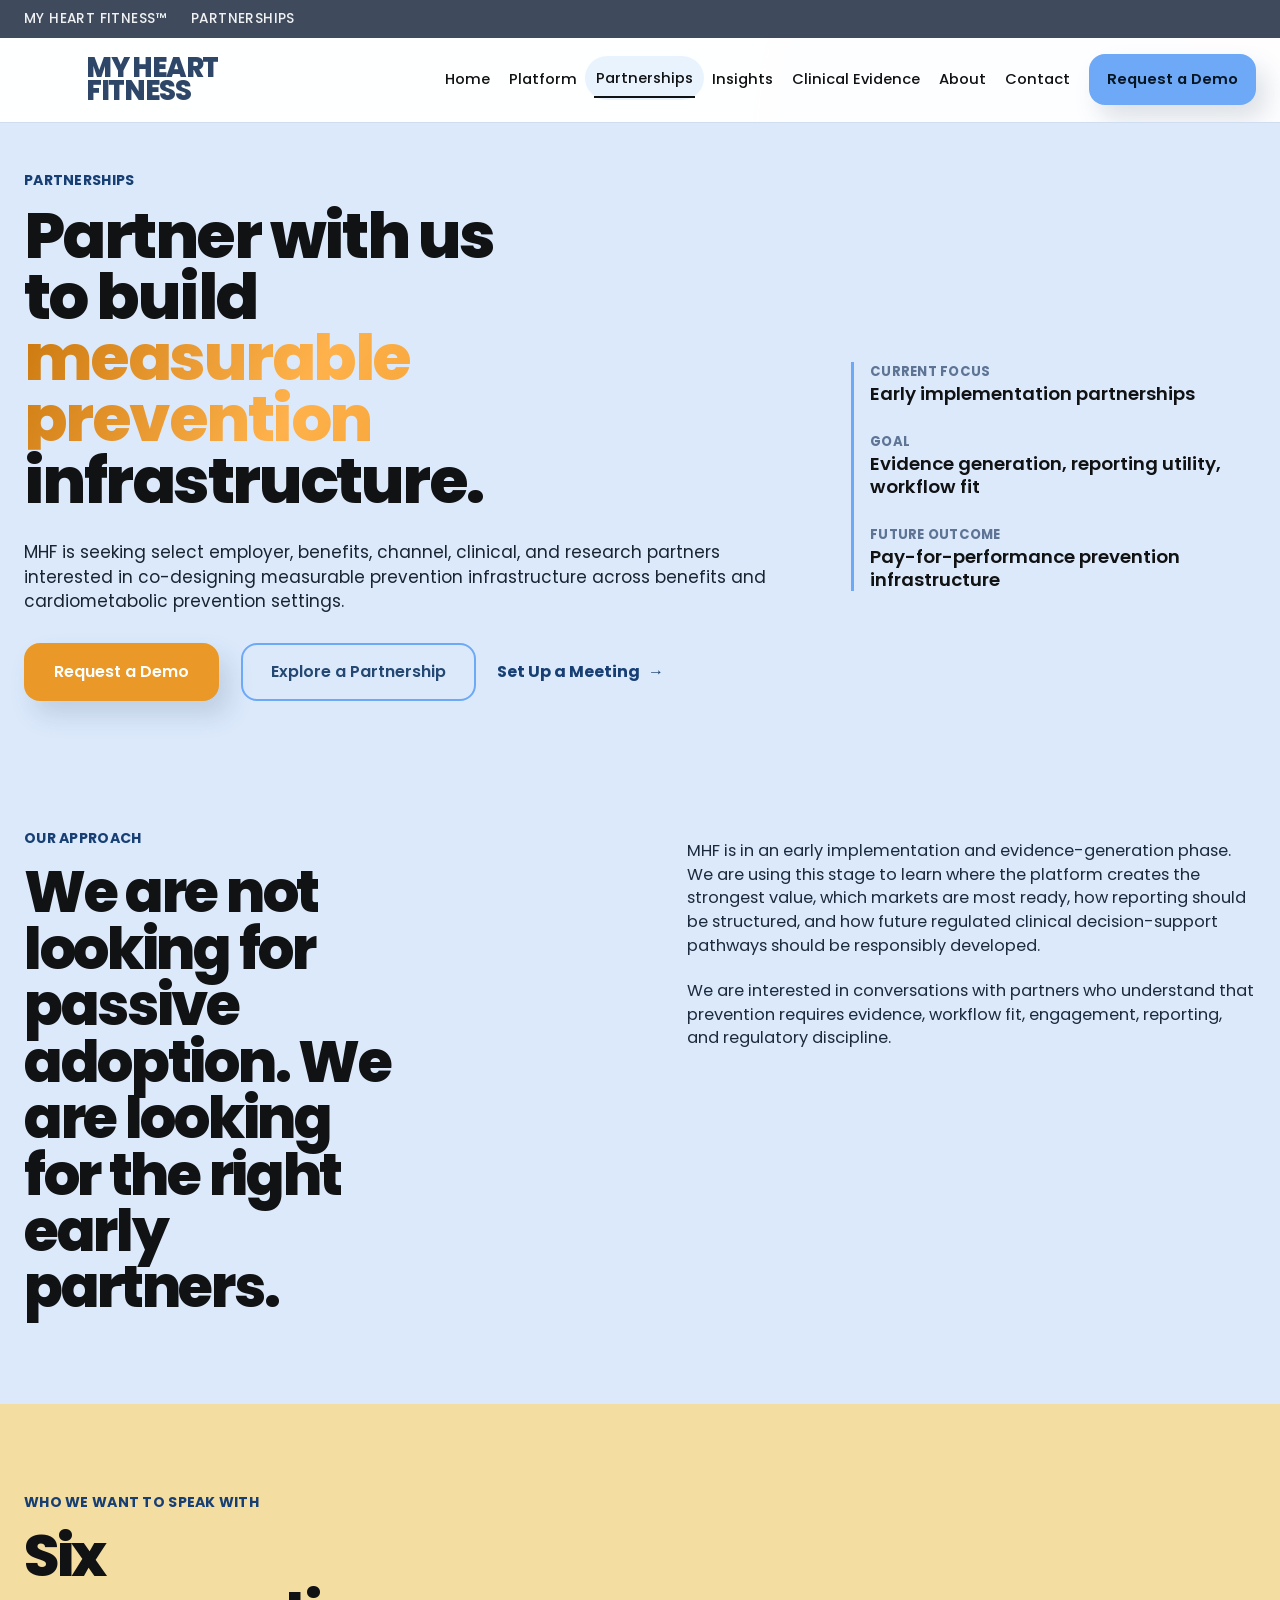
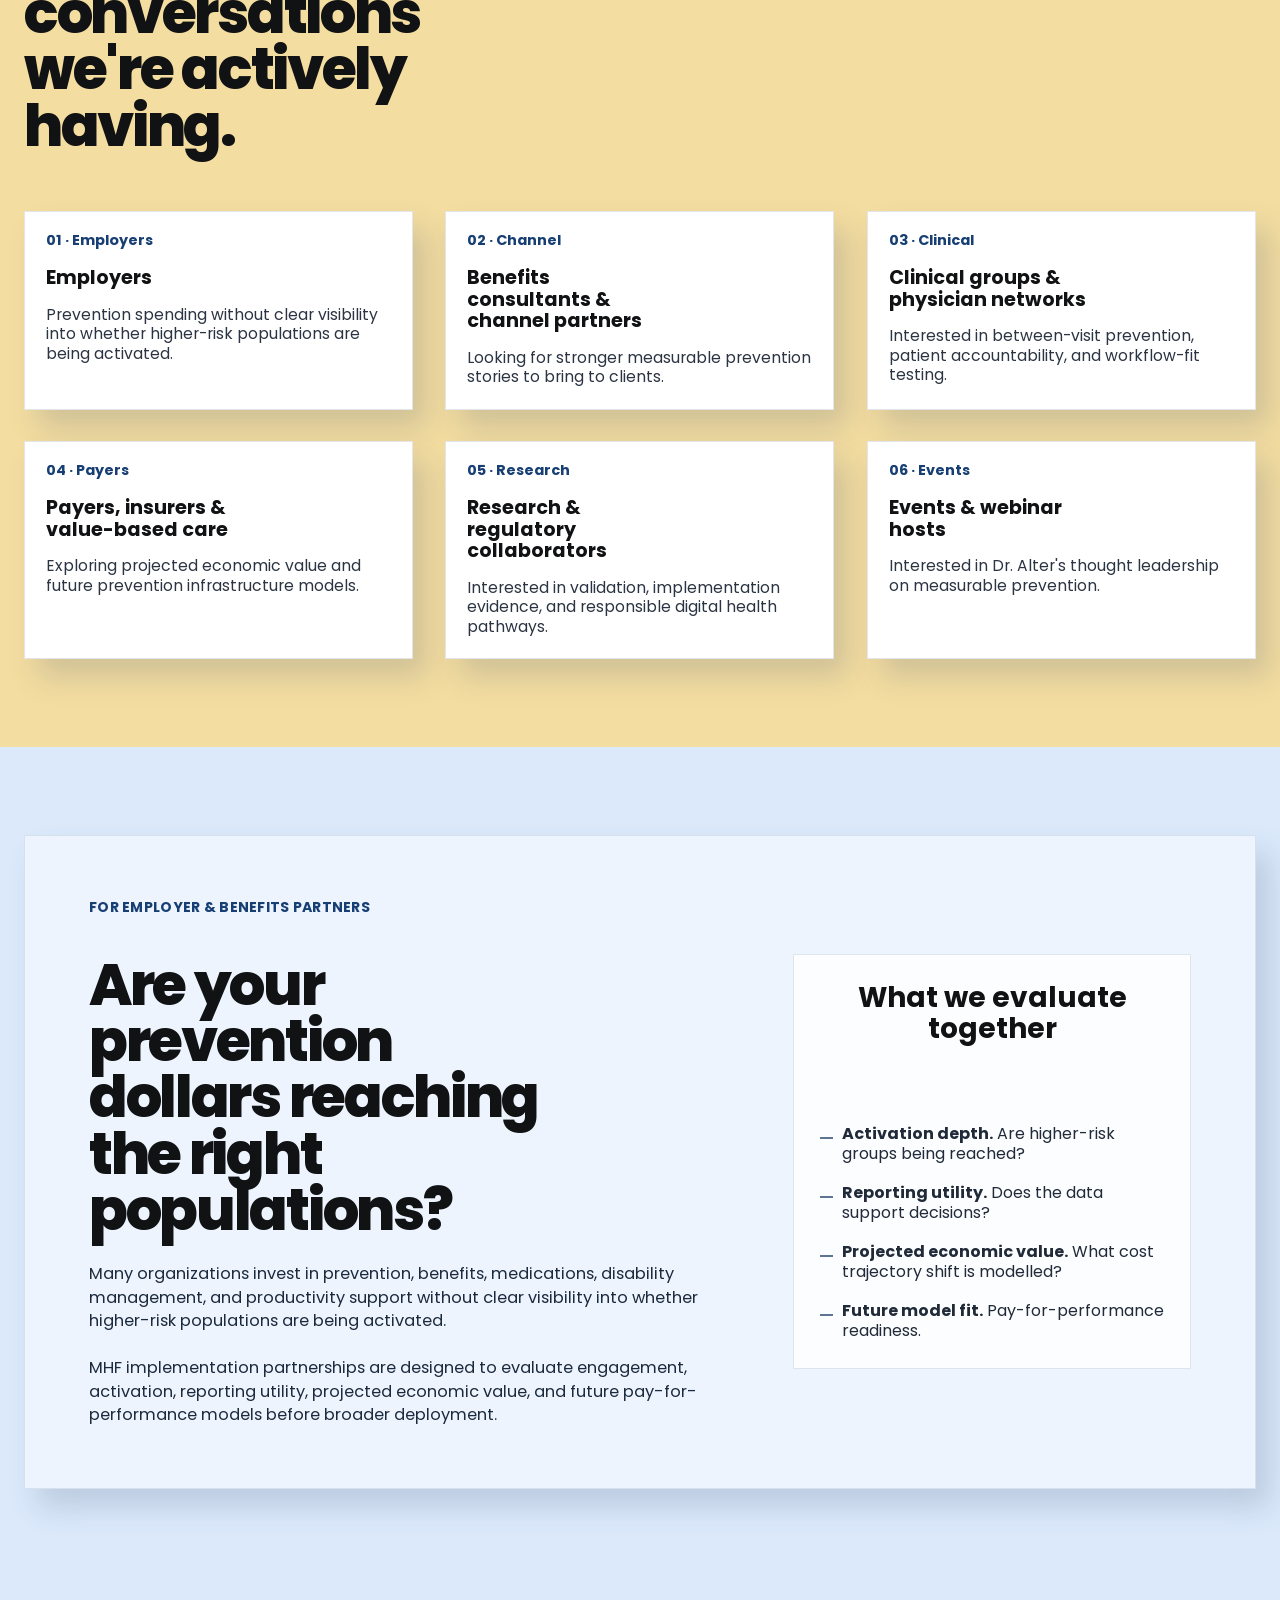
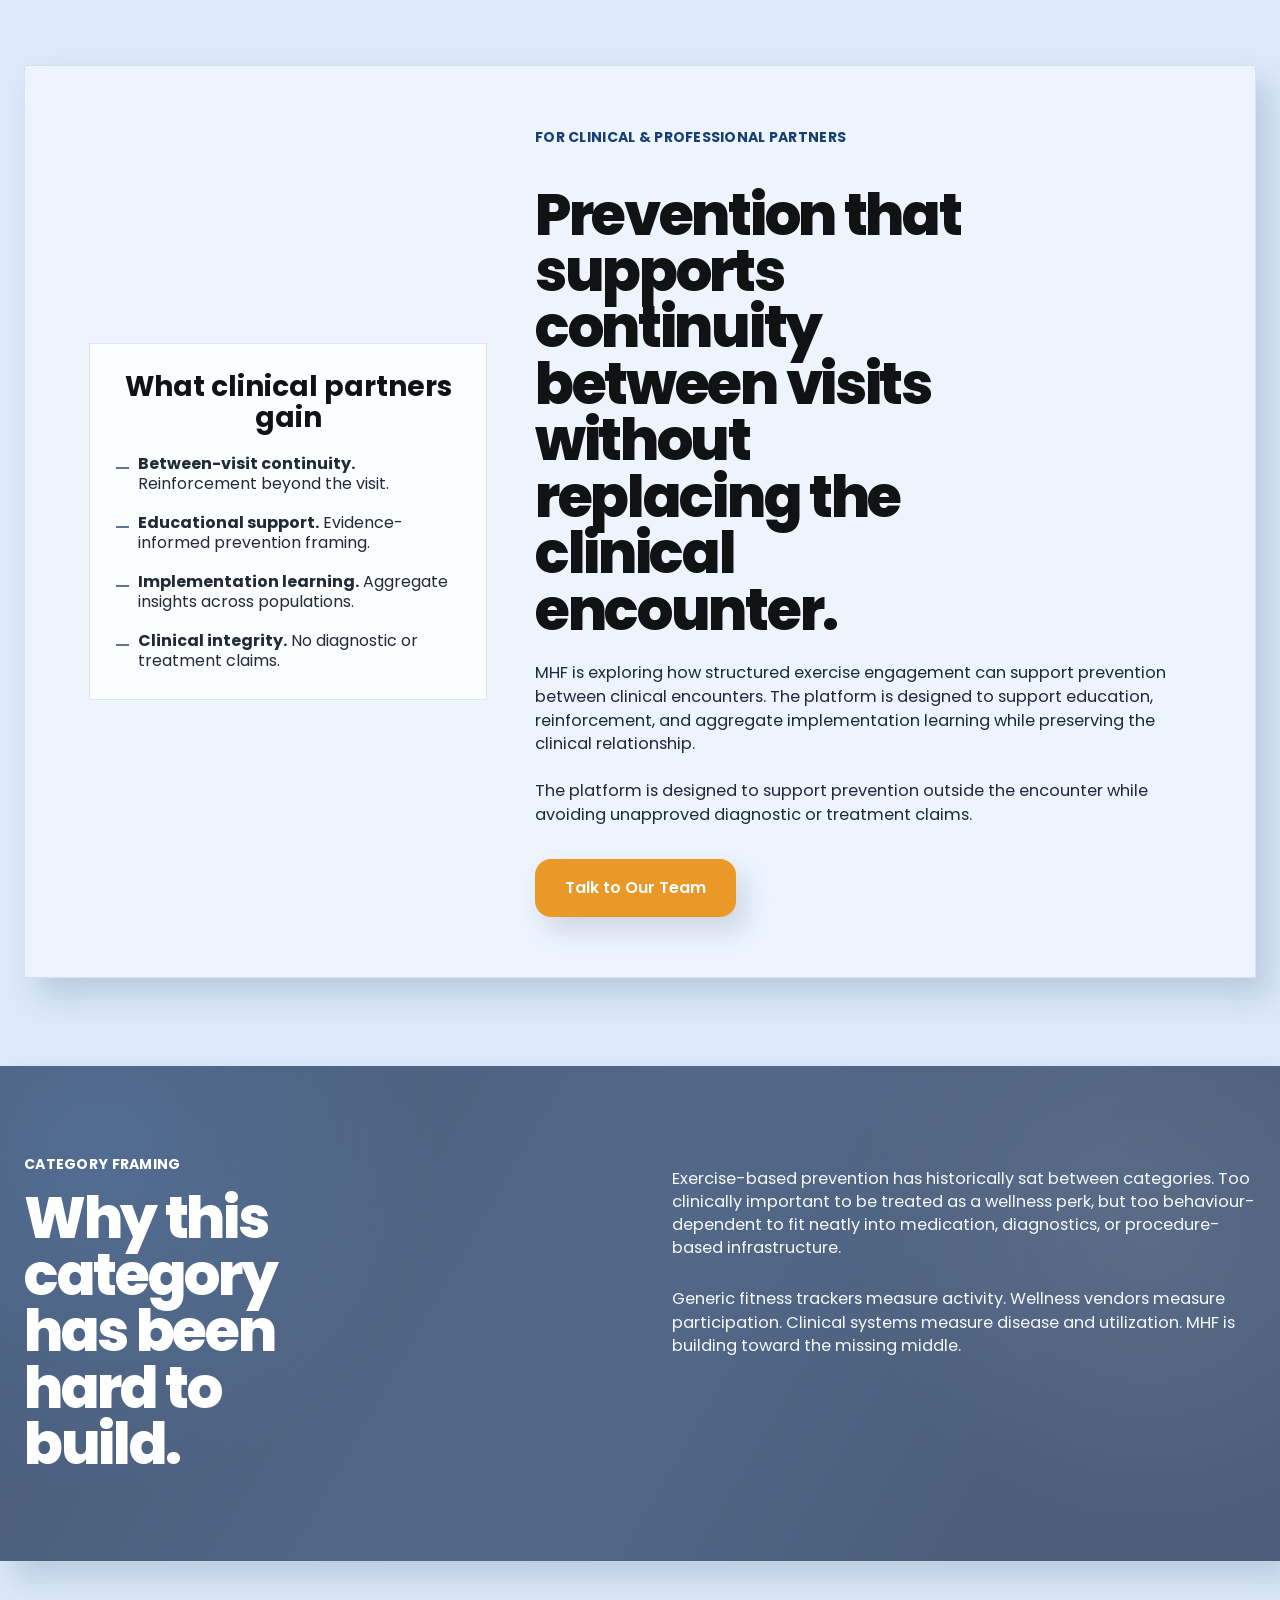
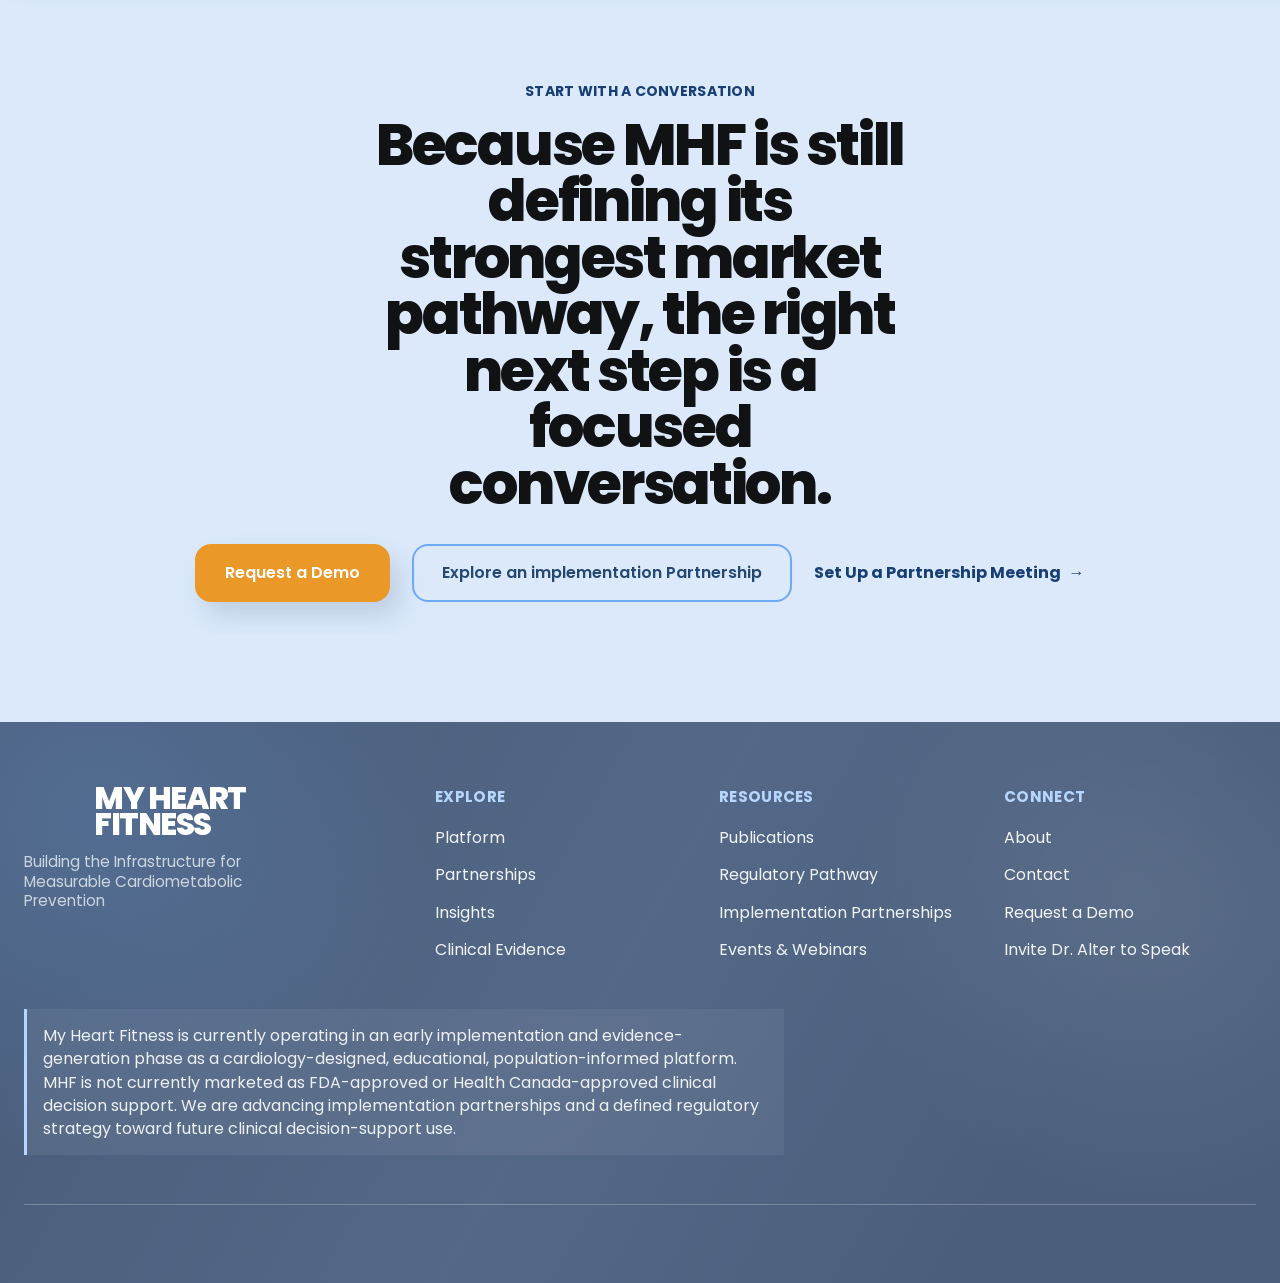
==== commit 8df5a8e9: "Issue 2: Fixed more padding around hover animations" ====
--- a/partnerships.html
+++ b/partnerships.html
@@ -312,7 +312,7 @@
       </section>
 
       <section class="section section--blue partnerships-cta" id="request-demo">
-        <div class="container partnerships-cta__inner">
+        <div class="container partnerships-cta__inner motion-surface">
           <p class="eyebrow">Start With A Conversation</p>
           <h2>
             Because MHF is still defining its strongest market pathway, the
--- a/styles.css
+++ b/styles.css
@@ -1041,6 +1041,7 @@
 
 .platform-cta-band__inner {
   text-align: center;
+  padding: 3rem 2rem;
 }
 
 .platform-cta-band h2 {
@@ -1183,6 +1184,10 @@
 
 .current-stage__inner {
   max-width: 880px;
+}
+
+.current-stage .current-stage__inner {
+  padding: 2rem 2rem;
 }
 
 .current-stage h2 {
@@ -1454,7 +1459,7 @@
   }
 }
 
-@media (max-width: 980px) {
+@media (max-width: 768px) {
   .container {
     width: min(100% - 2rem, var(--container));
   }
@@ -1805,6 +1810,7 @@
 .partnerships-cta__inner {
   text-align: center;
   max-width: 1120px;
+  padding: 2rem 2rem;
 }
 
 .partnerships-cta h2 {
